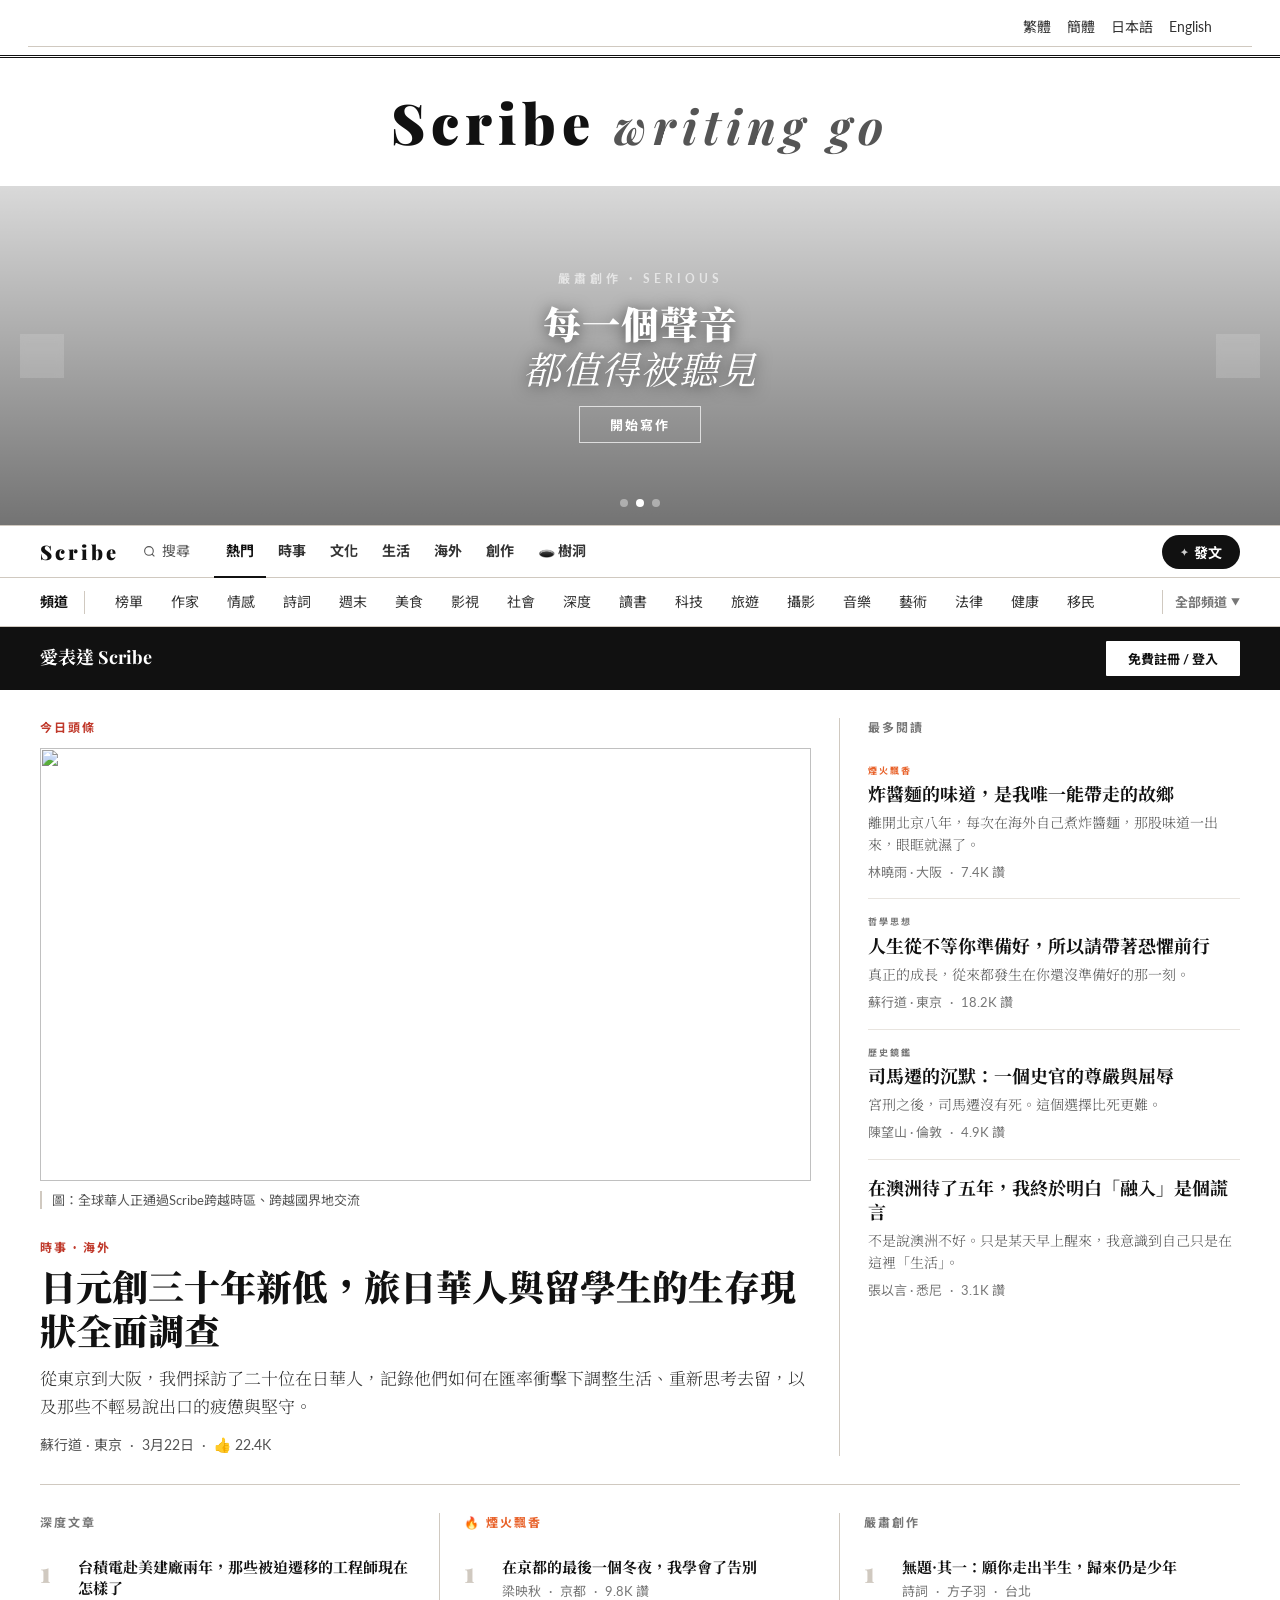
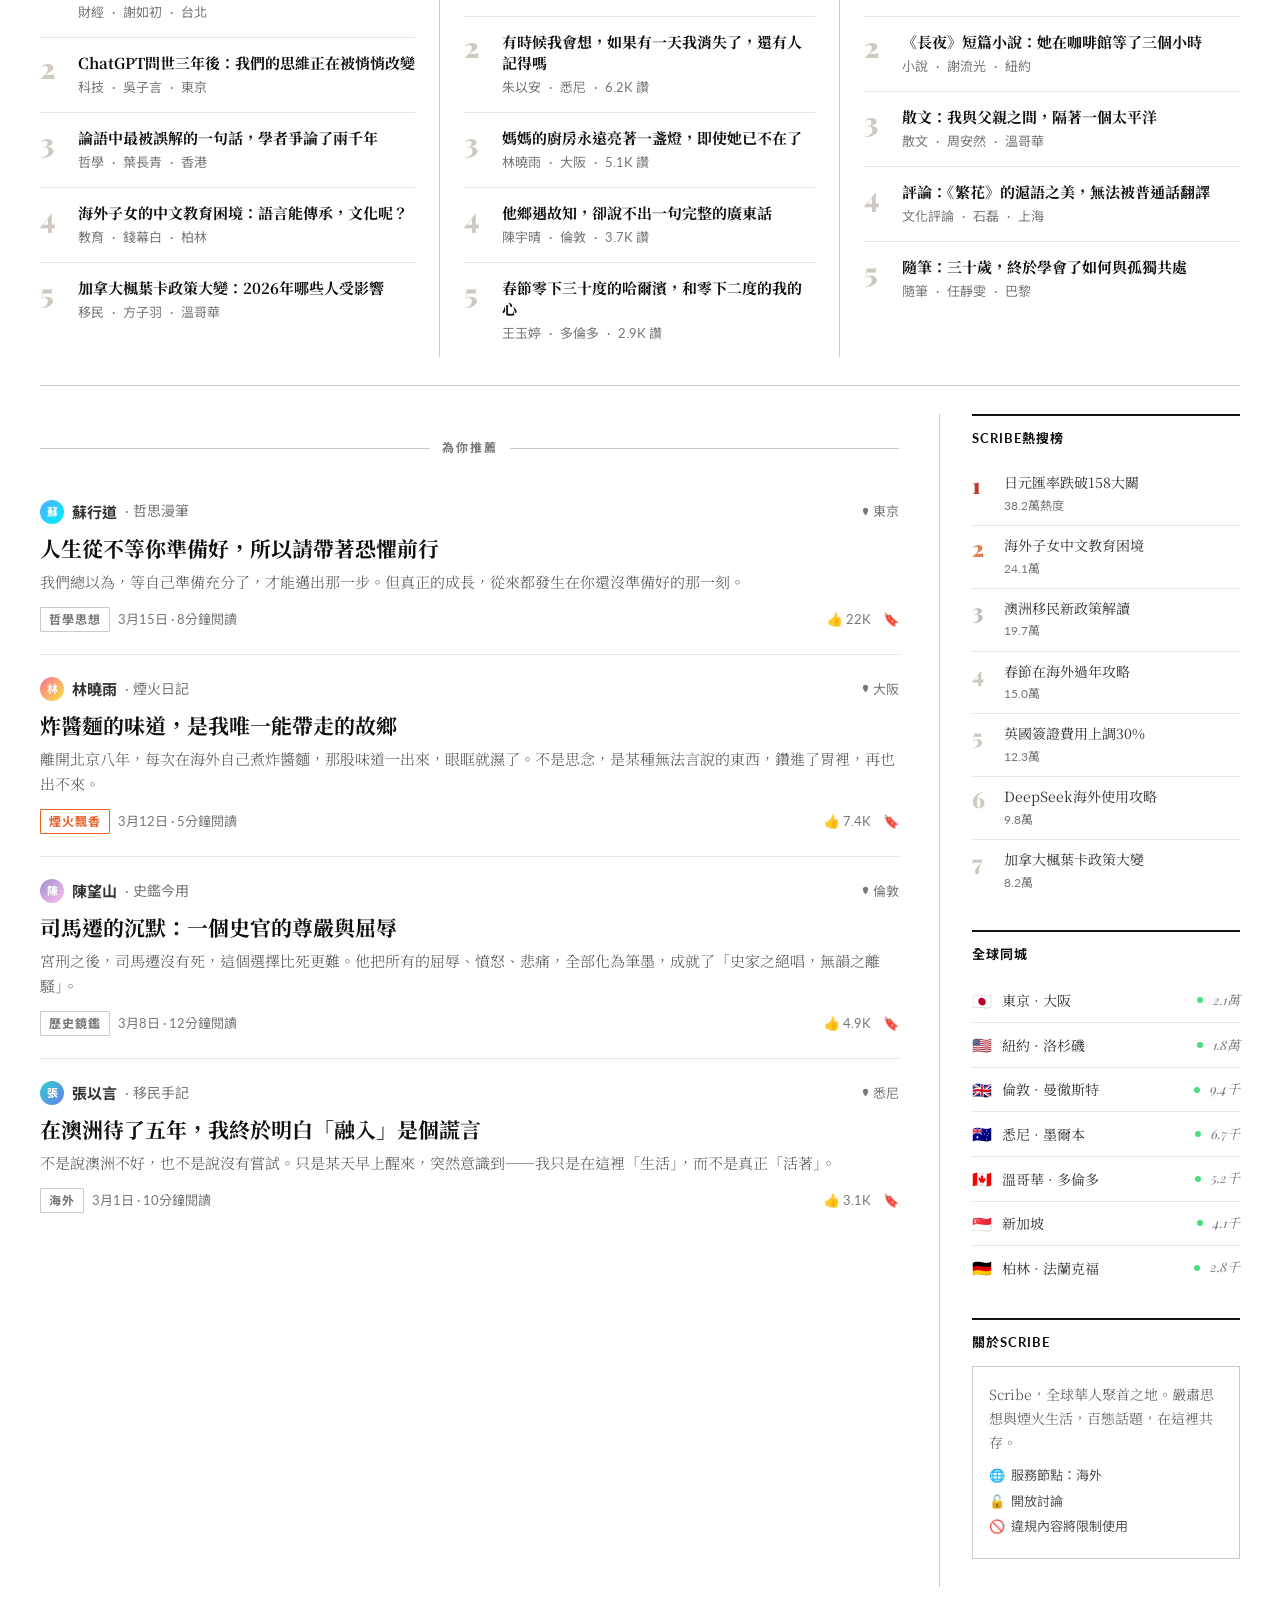
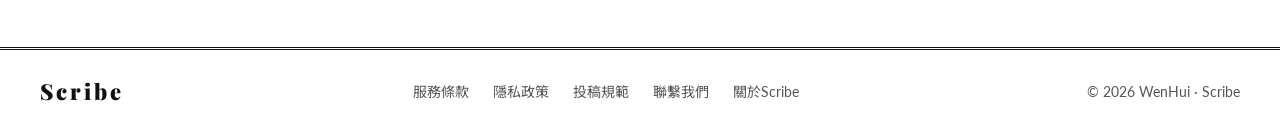
==== src/main/resources/static/index.html @ b2ae6a40 "“更新”" ====
<!DOCTYPE html>
<html lang="zh-Hant">
<head>
    <meta charset="UTF-8">
    <meta name="viewport" content="width=device-width, initial-scale=1.0">
    <title>Scribe Writing go</title>
    <link rel="preconnect" href="https://fonts.googleapis.com" crossorigin>
    <link rel="preload" as="style"
          href="https://fonts.googleapis.com/css2?family=Playfair+Display:ital,wght@0,700;0,900;1,400;1,700&family=Lato:wght@300;400;700&family=Noto+Serif+TC:wght@300;400;500;700&family=Noto+Sans+TC:wght@300;400;500&display=swap"
          onload="this.onload=null;this.rel='stylesheet'">
    <noscript>
        <link href="https://fonts.googleapis.com/css2?family=Playfair+Display:ital,wght@0,700;0,900;1,400;1,700&family=Lato:wght@300;400;700&family=Noto+Serif+TC:wght@300;400;500;700&family=Noto+Sans+TC:wght@300;400;500&display=swap"
              rel="stylesheet">
    </noscript>
    <link rel="stylesheet" href="css/index.css?v=6">
</head>
<body>

<!-- MASTHEAD -->
<div class="masthead">
    <div class="top-strip">
        <div class="top-strip-right">
            <span>繁體</span><span>簡體</span><span>日本語</span><span>English</span>
        </div>
    </div>
</div>
<a class="masthead-logo" href="#">Scribe <span>writing go</span></a>

<!-- BANNER SLIDER -->
<section class="banner-section">
    <div class="banner-slider" id="bannerSlider">
        <div class="banner-slide active" style="background-image:url('https://images.unsplash.com/photo-1477959858617-67f85cf4f1df?w=1400&q=80')">
            <div class="banner-overlay"></div>
            <div class="banner-copy">
                <span class="globe-label">全球即時 · Live</span>
                <div class="globe-headline">讓自己發現世界<br><em>讓世界發現自己</em></div>
                <button class="globe-cta" onclick="openLoginModal()">立即加入Scribe</button>
            </div>
        </div>
        <div class="banner-slide" style="background-image:url('https://images.unsplash.com/photo-1493976040374-85c8e12f0c0e?w=1400&q=80')">
            <div class="banner-overlay"></div>
            <div class="banner-copy">
                <span class="globe-label">嚴肅創作 · Serious</span>
                <div class="globe-headline">每一個聲音<br><em>都值得被聽見</em></div>
                <button class="globe-cta" onclick="openLoginModal()">開始寫作</button>
            </div>
        </div>
        <div class="banner-slide" style="background-image:url('https://images.unsplash.com/photo-1536098561742-ca998e48cbcc?w=1400&q=80')">
            <div class="banner-overlay"></div>
            <div class="banner-copy">
                <span class="globe-label">煙火飄香 · Life</span>
                <div class="globe-headline">記錄生活的溫度<br><em>連結他鄉的你</em></div>
                <button class="globe-cta" onclick="openLoginModal()">探索文章</button>
            </div>
        </div>
    </div>
    <div class="banner-dots">
        <div class="banner-dot active" onclick="goSlide(0)"></div>
        <div class="banner-dot" onclick="goSlide(1)"></div>
        <div class="banner-dot" onclick="goSlide(2)"></div>
    </div>
    <button class="banner-arrow left" onclick="prevSlide()">‹</button>
    <button class="banner-arrow right" onclick="nextSlide()">›</button>
</section>

<!-- NAV BAR -->
<nav class="nav-bar">
    <div class="nav-logo-mini">Scribe</div>
    <div class="nav-search" onclick="toggleSearch()">
        <svg width="13" height="13" fill="none" stroke="currentColor" stroke-width="2" viewBox="0 0 24 24">
            <circle cx="11" cy="11" r="8"/>
            <path d="m21 21-4.35-4.35"/>
        </svg>
        <span>搜尋</span>
    </div>
    <div class="nav-topics">
        <div class="nav-topic active" onclick="filterByTopic('熱門',this)">熱門</div>
        <div class="nav-topic" onclick="goCategory('時事')">時事</div>
        <div class="nav-topic" onclick="goCategory('文化')">文化</div>
        <div class="nav-topic" onclick="goCategory('生活')">生活</div>
        <div class="nav-topic" onclick="goCategory('海外')">海外</div>
        <div class="nav-topic" onclick="goCategory('創作')">創作</div>
        <div class="nav-topic treeholl" onclick="window.location.href='treeholl.html'">🕳️ 樹洞</div>
    </div>
    <div class="nav-right" id="navRight">
        <div id="stateGuest" style="display:flex;align-items:center;gap:12px;">
            <button class="nav-btn-fill" onclick="openLoginModal()">發文</button>
        </div>
        <div id="stateUser" style="display:none;align-items:center;gap:12px;">
            <button class="nav-btn-fill" onclick="window.location.href='write.html'">發文</button>
            <div class="nav-divider"></div>
            <div class="user-avatar" id="userAvatar" onclick="toggleUserMenu()">文</div>
        </div>
    </div>
</nav>

<!-- TOPIC STRIP -->
<div class="topic-strip">
    <div class="topic-strip-bar">
        <div class="ts-label">頻道</div>
        <div class="ts-tags" id="tsTags">
            <div class="ts-tag">榜單</div><div class="ts-tag">作家</div><div class="ts-tag">情感</div>
            <div class="ts-tag">詩詞</div><div class="ts-tag">週末</div><div class="ts-tag">美食</div>
            <div class="ts-tag">影視</div><div class="ts-tag">社會</div><div class="ts-tag">深度</div>
            <div class="ts-tag">讀書</div><div class="ts-tag">科技</div><div class="ts-tag">旅遊</div>
            <div class="ts-tag">攝影</div><div class="ts-tag">音樂</div><div class="ts-tag">藝術</div>
            <div class="ts-tag">法律</div><div class="ts-tag">健康</div><div class="ts-tag">移民</div>
        </div>
        <div class="ts-expand" id="tsExpandBtn" onclick="toggleTsPanel()">
            全部頻道 <span class="arr">▼</span>
        </div>
    </div>
    <div class="ts-panel" id="tsPanel">
        <div class="ts-panel-row">
            <div class="ts-panel-col" style="min-width:180px">
                <div class="ts-panel-col-title">我的頻道</div>
                <div class="ts-panel-tags">
                    <div class="ts-panel-tag on">🔥 熱門</div><div class="ts-panel-tag on">同城</div>
                    <div class="ts-panel-tag on">煙火飄香</div><div class="ts-panel-tag on">榜單</div>
                    <div class="ts-panel-tag on">哲學</div><div class="ts-panel-tag on">歷史</div>
                    <div class="ts-panel-tag on">移民</div>
                </div>
            </div>
            <div class="ts-panel-col" style="min-width:220px">
                <div class="ts-panel-col-title">時事 · 社會</div>
                <div class="ts-panel-tags">
                    <div class="ts-panel-tag">即時</div><div class="ts-panel-tag">熱搜</div>
                    <div class="ts-panel-tag">國際</div><div class="ts-panel-tag">財經</div>
                    <div class="ts-panel-tag">股市</div><div class="ts-panel-tag">軍事</div>
                    <div class="ts-panel-tag">政務</div><div class="ts-panel-tag">法律</div>
                    <div class="ts-panel-tag">教育</div>
                </div>
            </div>
            <div class="ts-panel-col" style="min-width:200px">
                <div class="ts-panel-col-title">娛樂 · 影視</div>
                <div class="ts-panel-tags">
                    <div class="ts-panel-tag">明星</div><div class="ts-panel-tag">電影</div>
                    <div class="ts-panel-tag">電視劇</div><div class="ts-panel-tag">短劇</div>
                    <div class="ts-panel-tag">綜藝</div><div class="ts-panel-tag">動漫</div>
                    <div class="ts-panel-tag">音樂</div>
                </div>
            </div>
            <div class="ts-panel-col" style="min-width:220px">
                <div class="ts-panel-col-title">生活 · 美食</div>
                <div class="ts-panel-tags">
                    <div class="ts-panel-tag">美食</div><div class="ts-panel-tag">美妝</div>
                    <div class="ts-panel-tag">時尚</div><div class="ts-panel-tag">家居</div>
                    <div class="ts-panel-tag">健康</div><div class="ts-panel-tag">旅遊</div>
                    <div class="ts-panel-tag">攝影</div><div class="ts-panel-tag">婚戀</div>
                    <div class="ts-panel-tag">育兒</div>
                </div>
            </div>
            <div class="ts-panel-col" style="min-width:200px">
                <div class="ts-panel-col-title">知識 · 深度</div>
                <div class="ts-panel-tags">
                    <div class="ts-panel-tag">深度</div><div class="ts-panel-tag">讀書</div>
                    <div class="ts-panel-tag">科技</div><div class="ts-panel-tag">科普</div>
                    <div class="ts-panel-tag">藝術</div><div class="ts-panel-tag">設計</div>
                    <div class="ts-panel-tag">詩詞</div><div class="ts-panel-tag">嚴肅創作</div>
                </div>
            </div>
        </div>
        <div class="ts-panel-footer">
            <span>登入後可自定義頻道順序與推薦偏好</span>
            <button class="ts-panel-footer-btn">＋ 管理頻道</button>
        </div>
    </div>
</div>

<!-- REGISTER BAND -->
<div class="register-band">
    <div>
        <div class="register-band-title">愛表達 Scribe</div>
        <div class="register-band-text"></div>
    </div>
    <div class="register-band-actions">
        <button class="btn-reg-wh" onclick="openLoginModal()">免費註冊 / 登入</button>
    </div>
</div>

<!-- MAIN PAGE -->
<div class="page">
    <div class="grid-a">
        <div class="grid-a-lead">
            <span class="sec-label red">今日頭條</span>
            <div class="art-lead">
                <div class="art-thumb" style="background:none;padding:0;overflow:hidden;">
                    <img src="https://images.unsplash.com/photo-1493976040374-85c8e12f0c0e?w=800&q=80"
                         style="width:100%;height:100%;object-fit:cover;display:block;">
                </div>
                <div class="art-caption">圖：全球華人正通過Scribe跨越時區、跨越國界地交流</div>
                <br>
                <span class="art-kicker">時事 · 海外</span>
                <div class="art-title">日元創三十年新低，旅日華人與留學生的生存現狀全面調查</div>
                <div class="art-dek">從東京到大阪，我們採訪了二十位在日華人，記錄他們如何在匯率衝擊下調整生活、重新思考去留，以及那些不輕易說出口的疲憊與堅守。</div>
                <div class="art-byline"><span>蘇行道 · 東京</span><span>·</span><span>3月22日</span><span>·</span><span>👍 22.4K</span></div>
            </div>
        </div>
        <div class="grid-a-stack">
            <span class="sec-label">最多閱讀</span>
            <div class="art-mid">
                <span class="sec-label fire" style="font-size:9px;margin-bottom:4px;">煙火飄香</span>
                <div class="art-title">炸醬麵的味道，是我唯一能帶走的故鄉</div>
                <div class="art-dek">離開北京八年，每次在海外自己煮炸醬麵，那股味道一出來，眼眶就濕了。</div>
                <div class="art-meta"><span>林曉雨 · 大阪</span><span>·</span><span>7.4K 讚</span></div>
            </div>
            <div class="art-mid">
                <span class="sec-label" style="font-size:9px;margin-bottom:4px;">哲學思想</span>
                <div class="art-title">人生從不等你準備好，所以請帶著恐懼前行</div>
                <div class="art-dek">真正的成長，從來都發生在你還沒準備好的那一刻。</div>
                <div class="art-meta"><span>蘇行道 · 東京</span><span>·</span><span>18.2K 讚</span></div>
            </div>
            <div class="art-mid">
                <span class="sec-label" style="font-size:9px;margin-bottom:4px;">歷史鏡鑑</span>
                <div class="art-title">司馬遷的沉默：一個史官的尊嚴與屈辱</div>
                <div class="art-dek">宮刑之後，司馬遷沒有死。這個選擇比死更難。</div>
                <div class="art-meta"><span>陳望山 · 倫敦</span><span>·</span><span>4.9K 讚</span></div>
            </div>
            <div class="art-mid">
                <div class="art-title">在澳洲待了五年，我終於明白「融入」是個謊言</div>
                <div class="art-dek">不是說澳洲不好。只是某天早上醒來，我意識到自己只是在這裡「生活」。</div>
                <div class="art-meta"><span>張以言 · 悉尼</span><span>·</span><span>3.1K 讚</span></div>
            </div>
        </div>
    </div>

    <div class="grid-b">
        <div>
            <span class="sec-label">深度文章</span>
            <div class="art-sm"><div class="art-sm-num">1</div><div class="art-sm-body"><div class="art-title">台積電赴美建廠兩年，那些被迫遷移的工程師現在怎樣了</div><div class="art-meta"><span>財經</span><span>·</span><span>謝如初</span><span>·</span><span>台北</span></div></div></div>
            <div class="art-sm"><div class="art-sm-num">2</div><div class="art-sm-body"><div class="art-title">ChatGPT問世三年後：我們的思維正在被悄悄改變</div><div class="art-meta"><span>科技</span><span>·</span><span>吳子言</span><span>·</span><span>東京</span></div></div></div>
            <div class="art-sm"><div class="art-sm-num">3</div><div class="art-sm-body"><div class="art-title">論語中最被誤解的一句話，學者爭論了兩千年</div><div class="art-meta"><span>哲學</span><span>·</span><span>葉長青</span><span>·</span><span>香港</span></div></div></div>
            <div class="art-sm"><div class="art-sm-num">4</div><div class="art-sm-body"><div class="art-title">海外子女的中文教育困境：語言能傳承，文化呢？</div><div class="art-meta"><span>教育</span><span>·</span><span>錢幕白</span><span>·</span><span>柏林</span></div></div></div>
            <div class="art-sm"><div class="art-sm-num">5</div><div class="art-sm-body"><div class="art-title">加拿大楓葉卡政策大變：2026年哪些人受影響</div><div class="art-meta"><span>移民</span><span>·</span><span>方子羽</span><span>·</span><span>溫哥華</span></div></div></div>
        </div>
        <div>
            <span class="sec-label fire">🔥 煙火飄香</span>
            <div class="art-sm"><div class="art-sm-num">1</div><div class="art-sm-body"><div class="art-title">在京都的最後一個冬夜，我學會了告別</div><div class="art-meta"><span>梁映秋</span><span>·</span><span>京都</span><span>·</span><span>9.8K 讚</span></div></div></div>
            <div class="art-sm"><div class="art-sm-num">2</div><div class="art-sm-body"><div class="art-title">有時候我會想，如果有一天我消失了，還有人記得嗎</div><div class="art-meta"><span>朱以安</span><span>·</span><span>悉尼</span><span>·</span><span>6.2K 讚</span></div></div></div>
            <div class="art-sm"><div class="art-sm-num">3</div><div class="art-sm-body"><div class="art-title">媽媽的廚房永遠亮著一盞燈，即使她已不在了</div><div class="art-meta"><span>林曉雨</span><span>·</span><span>大阪</span><span>·</span><span>5.1K 讚</span></div></div></div>
            <div class="art-sm"><div class="art-sm-num">4</div><div class="art-sm-body"><div class="art-title">他鄉遇故知，卻說不出一句完整的廣東話</div><div class="art-meta"><span>陳宇晴</span><span>·</span><span>倫敦</span><span>·</span><span>3.7K 讚</span></div></div></div>
            <div class="art-sm"><div class="art-sm-num">5</div><div class="art-sm-body"><div class="art-title">春節零下三十度的哈爾濱，和零下二度的我的心</div><div class="art-meta"><span>王玉婷</span><span>·</span><span>多倫多</span><span>·</span><span>2.9K 讚</span></div></div></div>
        </div>
        <div>
            <span class="sec-label">嚴肅創作</span>
            <div class="art-sm"><div class="art-sm-num">1</div><div class="art-sm-body"><div class="art-title">無題·其一：願你走出半生，歸來仍是少年</div><div class="art-meta"><span>詩詞</span><span>·</span><span>方子羽</span><span>·</span><span>台北</span></div></div></div>
            <div class="art-sm"><div class="art-sm-num">2</div><div class="art-sm-body"><div class="art-title">《長夜》短篇小說：她在咖啡館等了三個小時</div><div class="art-meta"><span>小說</span><span>·</span><span>謝流光</span><span>·</span><span>紐約</span></div></div></div>
            <div class="art-sm"><div class="art-sm-num">3</div><div class="art-sm-body"><div class="art-title">散文：我與父親之間，隔著一個太平洋</div><div class="art-meta"><span>散文</span><span>·</span><span>周安然</span><span>·</span><span>溫哥華</span></div></div></div>
            <div class="art-sm"><div class="art-sm-num">4</div><div class="art-sm-body"><div class="art-title">評論：《繁花》的滬語之美，無法被普通話翻譯</div><div class="art-meta"><span>文化評論</span><span>·</span><span>石磊</span><span>·</span><span>上海</span></div></div></div>
            <div class="art-sm"><div class="art-sm-num">5</div><div class="art-sm-body"><div class="art-title">隨筆：三十歲，終於學會了如何與孤獨共處</div><div class="art-meta"><span>隨筆</span><span>·</span><span>任靜雯</span><span>·</span><span>巴黎</span></div></div></div>
        </div>
    </div>

    <div class="grid-c">
        <div class="grid-c-main">
            <div class="divider-label"><span class="divider-label-text">為你推薦</span></div>
            <div class="art-text">
                <div class="art-text-top">
                    <div class="art-text-avatar" style="background:linear-gradient(135deg,#4facfe,#00f2fe)">蘇</div>
                    <span class="art-text-author">蘇行道</span><span class="art-text-pub">· 哲思漫筆</span>
                    <span class="art-text-loc"><svg width="9" height="9" fill="currentColor" viewBox="0 0 24 24"><path d="M12 2C8.13 2 5 5.13 5 9c0 5.25 7 13 7 13s7-7.75 7-13c0-3.87-3.13-7-7-7z"/></svg>東京</span>
                </div>
                <div class="art-title">人生從不等你準備好，所以請帶著恐懼前行</div>
                <div class="art-dek">我們總以為，等自己準備充分了，才能邁出那一步。但真正的成長，從來都發生在你還沒準備好的那一刻。</div>
                <div class="art-text-footer"><span class="art-text-cat">哲學思想</span><span class="art-text-date">3月15日 · 8分鐘閱讀</span><div class="art-text-stats"><span class="art-text-stat">👍 22K</span><span class="art-text-stat">🔖</span></div></div>
            </div>
            <div class="art-text">
                <div class="art-text-top">
                    <div class="art-text-avatar" style="background:linear-gradient(135deg,#fa709a,#fee140)">林</div>
                    <span class="art-text-author">林曉雨</span><span class="art-text-pub">· 煙火日記</span>
                    <span class="art-text-loc"><svg width="9" height="9" fill="currentColor" viewBox="0 0 24 24"><path d="M12 2C8.13 2 5 5.13 5 9c0 5.25 7 13 7 13s7-7.75 7-13c0-3.87-3.13-7-7-7z"/></svg>大阪</span>
                </div>
                <div class="art-title">炸醬麵的味道，是我唯一能帶走的故鄉</div>
                <div class="art-dek">離開北京八年，每次在海外自己煮炸醬麵，那股味道一出來，眼眶就濕了。不是思念，是某種無法言說的東西，鑽進了胃裡，再也出不來。</div>
                <div class="art-text-footer"><span class="art-text-cat fire">煙火飄香</span><span class="art-text-date">3月12日 · 5分鐘閱讀</span><div class="art-text-stats"><span class="art-text-stat">👍 7.4K</span><span class="art-text-stat">🔖</span></div></div>
            </div>
            <div class="art-text">
                <div class="art-text-top">
                    <div class="art-text-avatar" style="background:linear-gradient(135deg,#a18cd1,#fbc2eb)">陳</div>
                    <span class="art-text-author">陳望山</span><span class="art-text-pub">· 史鑑今用</span>
                    <span class="art-text-loc"><svg width="9" height="9" fill="currentColor" viewBox="0 0 24 24"><path d="M12 2C8.13 2 5 5.13 5 9c0 5.25 7 13 7 13s7-7.75 7-13c0-3.87-3.13-7-7-7z"/></svg>倫敦</span>
                </div>
                <div class="art-title">司馬遷的沉默：一個史官的尊嚴與屈辱</div>
                <div class="art-dek">宮刑之後，司馬遷沒有死，這個選擇比死更難。他把所有的屈辱、憤怒、悲痛，全部化為筆墨，成就了「史家之絕唱，無韻之離騷」。</div>
                <div class="art-text-footer"><span class="art-text-cat">歷史鏡鑑</span><span class="art-text-date">3月8日 · 12分鐘閱讀</span><div class="art-text-stats"><span class="art-text-stat">👍 4.9K</span><span class="art-text-stat">🔖</span></div></div>
            </div>
            <div class="art-text">
                <div class="art-text-top">
                    <div class="art-text-avatar" style="background:linear-gradient(135deg,#30cfd0,#667eea)">張</div>
                    <span class="art-text-author">張以言</span><span class="art-text-pub">· 移民手記</span>
                    <span class="art-text-loc"><svg width="9" height="9" fill="currentColor" viewBox="0 0 24 24"><path d="M12 2C8.13 2 5 5.13 5 9c0 5.25 7 13 7 13s7-7.75 7-13c0-3.87-3.13-7-7-7z"/></svg>悉尼</span>
                </div>
                <div class="art-title">在澳洲待了五年，我終於明白「融入」是個謊言</div>
                <div class="art-dek">不是說澳洲不好，也不是說沒有嘗試。只是某天早上醒來，突然意識到——我只是在這裡「生活」，而不是真正「活著」。</div>
                <div class="art-text-footer"><span class="art-text-cat">海外</span><span class="art-text-date">3月1日 · 10分鐘閱讀</span><div class="art-text-stats"><span class="art-text-stat">👍 3.1K</span><span class="art-text-stat">🔖</span></div></div>
            </div>
        </div>
        <div class="grid-c-side">
            <div class="side-section">
                <hr class="side-rule">
                <div class="side-title">Scribe熱搜榜</div>
                <div class="hot-list-item"><div class="hot-list-num r1">1</div><div><div class="hot-list-text">日元匯率跌破158大關</div><div class="hot-list-heat">38.2萬熱度</div></div></div>
                <div class="hot-list-item"><div class="hot-list-num r2">2</div><div><div class="hot-list-text">海外子女中文教育困境</div><div class="hot-list-heat">24.1萬</div></div></div>
                <div class="hot-list-item"><div class="hot-list-num r3">3</div><div><div class="hot-list-text">澳洲移民新政策解讀</div><div class="hot-list-heat">19.7萬</div></div></div>
                <div class="hot-list-item"><div class="hot-list-num">4</div><div><div class="hot-list-text">春節在海外過年攻略</div><div class="hot-list-heat">15.0萬</div></div></div>
                <div class="hot-list-item"><div class="hot-list-num">5</div><div><div class="hot-list-text">英國簽證費用上調30%</div><div class="hot-list-heat">12.3萬</div></div></div>
                <div class="hot-list-item"><div class="hot-list-num">6</div><div><div class="hot-list-text">DeepSeek海外使用攻略</div><div class="hot-list-heat">9.8萬</div></div></div>
                <div class="hot-list-item"><div class="hot-list-num">7</div><div><div class="hot-list-text">加拿大楓葉卡政策大變</div><div class="hot-list-heat">8.2萬</div></div></div>
            </div>
            <div class="side-section">
                <hr class="side-rule">
                <div class="side-title">全球同城</div>
                <div class="world-items">
                    <div class="world-item"><span class="world-item-flag">🇯🇵</span><span class="world-item-name">東京 · 大阪</span><div class="world-item-dot"></div><span class="world-item-count">2.1萬</span></div>
                    <div class="world-item"><span class="world-item-flag">🇺🇸</span><span class="world-item-name">紐約 · 洛杉磯</span><div class="world-item-dot"></div><span class="world-item-count">1.8萬</span></div>
                    <div class="world-item"><span class="world-item-flag">🇬🇧</span><span class="world-item-name">倫敦 · 曼徹斯特</span><div class="world-item-dot"></div><span class="world-item-count">9.4千</span></div>
                    <div class="world-item"><span class="world-item-flag">🇦🇺</span><span class="world-item-name">悉尼 · 墨爾本</span><div class="world-item-dot"></div><span class="world-item-count">6.7千</span></div>
                    <div class="world-item"><span class="world-item-flag">🇨🇦</span><span class="world-item-name">溫哥華 · 多倫多</span><div class="world-item-dot"></div><span class="world-item-count">5.2千</span></div>
                    <div class="world-item"><span class="world-item-flag">🇸🇬</span><span class="world-item-name">新加坡</span><div class="world-item-dot"></div><span class="world-item-count">4.1千</span></div>
                    <div class="world-item"><span class="world-item-flag">🇩🇪</span><span class="world-item-name">柏林 · 法蘭克福</span><div class="world-item-dot"></div><span class="world-item-count">2.8千</span></div>
                </div>
            </div>
            <div class="side-section">
                <hr class="side-rule">
                <div class="side-title">關於Scribe</div>
                <div class="about-box">
                    <p>Scribe，全球華人聚首之地。嚴肅思想與煙火生活，百態話題，在這裡共存。</p>
                    <div class="about-badge"><span>🌐</span><span>服務節點：海外</span></div>
                    <div class="about-badge"><span>🔓</span><span>開放討論</span></div>
                    <div class="about-badge"><span>🚫</span><span>違規內容將限制使用</span></div>
                </div>
            </div>
        </div>
    </div>
</div>

<!-- FOOTER -->
<div class="footer">
    <div class="footer-logo">Scribe</div>
    <div class="footer-links">
        <span class="footer-link">服務條款</span>
        <span class="footer-link">隱私政策</span>
        <span class="footer-link">投稿規範</span>
        <span class="footer-link">聯繫我們</span>
        <span class="footer-link">關於Scribe</span>
    </div>
    <div class="footer-copy">© 2026 WenHui · Scribe</div>
</div>

<!-- ============================================================
     Medium风格下拉菜单 — fixed定位，JS控制位置
     ============================================================ -->

<!-- 搜索弹窗 -->
<div id="searchOverlay" style="display:none;position:fixed;inset:0;z-index:1500;background:rgba(255,255,255,0.98);overflow-y:auto;">
    <div style="max-width:740px;margin:0 auto;padding:40px 40px 80px;">
        <div style="display:flex;align-items:center;gap:12px;border-bottom:2px solid var(--ink);padding-bottom:16px;margin-bottom:28px;">
            <svg width="18" height="18" fill="none" stroke="currentColor" stroke-width="2" viewBox="0 0 24 24"><circle cx="11" cy="11" r="8"/><path d="m21 21-4.35-4.35"/></svg>
            <input id="searchInput" type="text" placeholder="搜尋文章標題或內容…"
                   style="flex:1;border:none;outline:none;font-size:20px;font-family:var(--sans);background:none;"
                   onkeydown="if(event.key==='Enter')doSearch()">
            <button onclick="doSearch()" style="background:var(--ink);color:white;border:none;padding:8px 20px;font-size:14px;font-weight:700;border-radius:2px;cursor:pointer;flex-shrink:0;">搜尋</button>
            <button onclick="closeSearch()" style="background:none;border:none;font-size:28px;color:var(--ink4);cursor:pointer;line-height:1;">×</button>
        </div>
        <div id="searchResultList"></div>
    </div>
</div>

<!-- LOGIN MODAL -->
<div class="modal-overlay" id="loginModal" onclick="closeOnOverlay(event,'loginModal')">
    <div class="modal-box">
        <button class="modal-close" onclick="closeLoginModal()">×</button>
        <div class="modal-logo">Scribe</div>
        <div class="modal-tagline">全球華人 · 共同的聲音之地</div>
        <div class="modal-tabs">
            <div class="modal-tab active" id="tabLogin" onclick="switchTab('login')">郵件登入</div>
            <div class="modal-tab" id="tabReg" onclick="switchTab('register')">免費註冊</div>
        </div>
        <div class="modal-form" id="formLogin">
            <div class="form-field"><label class="form-label">電子郵件</label><input class="form-input" id="loginEmail" type="email" placeholder="your@email.com"></div>
            <div class="form-field"><label class="form-label">密碼</label><input class="form-input" id="loginPwd" type="password" placeholder="••••••••"></div>
            <div class="form-error" id="loginError"></div>
            <button class="btn-submit" id="btnLogin" onclick="doLogin()">登入Scribe</button>
            <div class="modal-footer-note">沒有帳號？<span style="color:var(--ink);font-weight:700;text-decoration:underline;cursor:pointer;" onclick="switchTab('register')">免費註冊</span></div>
            <div class="modal-footer-note" style="margin-top:4px;">忘記密碼？<span style="color:var(--ink);text-decoration:underline;cursor:pointer;" onclick="showForgotPwd()">重設密碼</span></div>
        </div>
        <div class="modal-form hidden" id="formReg">
            <div class="form-field"><label class="form-label">你的名字</label><input class="form-input" id="regName" type="text" placeholder="顯示在文章上的名字"></div>
            <div class="form-field"><label class="form-label">電子郵件</label><input class="form-input" id="regEmail" type="email" placeholder="your@email.com"></div>
            <div class="form-field"><label class="form-label">密碼</label><input class="form-input" id="regPwd" type="password" placeholder="至少8位數"></div>
            <div class="form-error" id="regError"></div>
            <button class="btn-submit" id="btnReg" onclick="doRegister()">建立帳號</button>
            <div class="modal-footer-note">已有帳號？<span style="color:var(--ink);font-weight:700;text-decoration:underline;cursor:pointer;" onclick="switchTab('login')">立即登入</span></div>
        </div>
        <div class="modal-form hidden" id="formForgot">
            <div class="form-field"><label class="form-label">電子郵件</label><input class="form-input" id="forgotEmail" type="email" placeholder="your@email.com"></div>
            <div class="form-error" id="forgotError"></div>
            <div class="form-error" id="forgotSuccess" style="color:#27ae60;"></div>
            <button class="btn-submit" id="btnForgot" onclick="doForgotPwd()">發送重設連結</button>
            <div class="modal-footer-note"><span style="color:var(--ink);text-decoration:underline;cursor:pointer;" onclick="switchTab('login')">← 返回登入</span></div>
        </div>
    </div>
</div>

<!-- WELCOME NOTICE MODAL -->
<div class="notice-overlay" id="noticeModal">
    <div class="notice-box">
        <div class="notice-header">
            <div class="notice-header-top">
                <span class="notice-header-logo">Scribe</span>
                <span class="notice-header-tag">致每一位新成員</span>
            </div>
            <div class="notice-header-title">歡迎來到Scribe<br>在這裡，你的聲音屬於你自己</div>
            <div class="notice-header-sub">加入前，請用兩分鐘了解Scribe的核心理念</div>
        </div>
        <div class="notice-body">
            <div class="notice-item">
                <div class="notice-item-icon">👍</div>
                <div class="notice-item-content">
                    <div class="notice-item-title">只有點讚，沒有評論</div>
                    <div class="notice-item-desc">Scribe的所有文章只開放點讚功能，不設評論區。我們相信，每個人的思考與感悟應當保持獨立，不被他人的言論左右。</div>
                </div>
            </div>
            <div class="notice-item">
                <div class="notice-item-icon">🌍</div>
                <div class="notice-item-content">
                    <div class="notice-item-title">自由發表，以法律為底線</div>
                    <div class="notice-item-desc">我們支持言論自由。但自由不是無邊界的——請在遵守所在地法律法規的前提下發文，任何煽動仇恨、違法的內容將被即時移除。</div>
                </div>
            </div>
            <div class="notice-item">
                <div class="notice-item-icon">🤝</div>
                <div class="notice-item-content">
                    <div class="notice-item-title">世界公民，懂得尊重他人</div>
                    <div class="notice-item-desc">Scribe匯聚了來自47個國家和地區的華人。請以世界公民的胸懷，尊重與你不同的聲音。人身攻擊將永久封禁帳號。</div>
                </div>
            </div>
        </div>
        <div class="notice-footer">
            <label class="notice-agree">
                <input type="checkbox" id="noticeCheck" onchange="toggleNoticeBtn()">
                <span class="notice-agree-text">我已閱讀並理解以上內容，承諾遵守Scribe社區規範，以負責任的態度在Scribe發聲。</span>
            </label>
            <button class="btn-notice-confirm" id="btnNoticeConfirm" disabled onclick="confirmNotice()">
                我明白了，開始探索Scribe →
            </button>
        </div>
    </div>
</div>

<script src="js/index.js?v=6"></script>
<script src="js/common.js"></script>

</body>
</html>
---- src/main/resources/static/css/index.css ----
/* ================================================================
 *  WenHui Stylesheet  v6
 * ================================================================ */

*, *::before, *::after { margin:0; padding:0; box-sizing:border-box; }

:root {
    --ink:      #111111;
    --ink2:     #333333;
    --ink3:     #555555;
    --ink4:     #777777;
    --rule:     #d0c9c0;
    --rule-lt:  #e8e4df;
    --bg:       #ffffff;
    --bg2:      #f8f6f3;
    --accent:   #c0392b;
    --accent2:  #e8622a;
    --serif:    'Playfair Display', 'Noto Serif TC', 'Songti SC', 'SimSun', Georgia, serif;
    --sans:     'Lato', 'Noto Sans TC', 'PingFang TC', 'Microsoft JhengHei', 'Microsoft YaHei', sans-serif;
    --serif-zh: 'Noto Serif TC', 'Songti SC', 'SimSun', Georgia, serif;
}

html { font-size: 18px; }
body { font-family: var(--sans); background: var(--bg); color: var(--ink); line-height: 1.6; }
a { text-decoration: none; color: inherit; }
button { cursor: pointer; font-family: var(--sans); }

/* TOP STRIP */
.top-strip { border-bottom: 1px solid var(--rule); display: flex; align-items: center; justify-content: flex-end; padding: 8px 40px; font-size: 14px; color: var(--ink2); }
.top-strip-right { display: flex; gap: 16px; font-size: 14px; color: var(--ink2); }
.top-strip-right span { cursor: pointer; }
.top-strip-right span:hover { color: var(--ink); }

/* MASTHEAD */
.masthead { text-align: center; padding: 8px 28px 8px; border-bottom: 3px double var(--ink); position: relative; z-index: 500; }
.masthead-logo { font-family: var(--serif); text-align: center; padding: 36px; font-size: 56px; font-weight: 900; letter-spacing: 6px; color: var(--ink); line-height: 1; display: block; }
.masthead-logo span { font-style: italic; font-weight: 700; font-size: 48px; color: var(--ink3); }

/* NAV BAR */
.nav-bar {
    position: sticky; top: 0; z-index: 200;
    background: rgba(255,255,255,0.97);
    backdrop-filter: blur(8px);
    border-bottom: 1px solid var(--rule);
    display: flex; align-items: center;
    height: 52px; padding: 0 40px; gap: 0;
    overflow: visible;
}
.nav-logo-mini { font-family: var(--serif); font-size: 20px; font-weight: 900; letter-spacing: 3px; color: var(--ink); flex-shrink: 0; margin-right: 24px; }
.nav-search { display: flex; align-items: center; gap: 6px; color: var(--ink3); font-size: 14px; cursor: pointer; padding: 4px 0; transition: color 0.15s; flex-shrink: 0; }
.nav-search:hover { color: var(--ink); }
.nav-topics { display: flex; align-items: center; flex: 1; overflow: hidden; margin: 0 24px; }
.nav-topic { padding: 0 12px; font-size: 14px; color: var(--ink2); white-space: nowrap; cursor: pointer; height: 52px; display: flex; align-items: center; border-bottom: 2px solid transparent; transition: all 0.15s; font-weight: 700; }
.nav-topic:hover { color: var(--ink); border-bottom-color: var(--ink); }
.nav-topic.active { color: var(--ink); border-bottom-color: var(--ink); }
.nav-right { display: flex; align-items: center; gap: 12px; flex-shrink: 0; }
.nav-btn-fill { background: var(--ink); color: white; border: none; border-radius: 20px; padding: 7px 18px; font-size: 14px; font-weight: 700; transition: all 0.2s; display: flex; align-items: center; gap: 6px; }
.nav-btn-fill::before { content: '✦'; font-size: 10px; opacity: 0.8; }
.nav-btn-fill:hover { background: #333; transform: translateY(-1px); box-shadow: 0 4px 12px rgba(0,0,0,0.2); }
.nav-divider { width: 1px; height: 16px; background: var(--rule); }

/* USER AVATAR */
.user-avatar {
    width: 36px; height: 36px; border-radius: 50%;
    background: linear-gradient(135deg, #667eea, #764ba2);
    color: white; display: flex; align-items: center; justify-content: center;
    font-family: var(--serif); font-size: 16px; font-weight: 900;
    cursor: pointer; flex-shrink: 0; transition: all 0.2s;
    box-shadow: 0 2px 8px rgba(102,126,234,0.4); user-select: none;
}
.user-avatar:hover { transform: scale(1.08); box-shadow: 0 4px 16px rgba(102,126,234,0.6); }

/* ================================================================
   MEDIUM风格下拉菜单 — fixed定位，JS计算坐标
   ================================================================ */
.user-dropdown-medium {
    display: none;
    position: fixed;
    width: 260px;
    background: #fff;
    border: 1px solid #e8e4df;
    border-radius: 3px;
    box-shadow: 0 4px 28px rgba(0,0,0,0.14);
    z-index: 9999;
    font-family: var(--sans);
    animation: udmFadeIn 0.15s ease;
}
.user-dropdown-medium.open { display: block; }
@keyframes udmFadeIn { from{opacity:0;transform:translateY(-6px)} to{opacity:1;transform:translateY(0)} }

/* 顶部头像区 */
.udm-header { display: flex; align-items: center; gap: 12px; padding: 18px 20px 14px; }
.udm-avatar {
    width: 46px; height: 46px; border-radius: 50%;
    background: linear-gradient(135deg, #667eea, #764ba2);
    color: white; display: flex; align-items: center; justify-content: center;
    font-size: 20px; font-weight: 900; flex-shrink: 0; font-family: var(--serif);
}
.udm-name { font-size: 15px; font-weight: 700; color: #111; line-height: 1.3; }
.udm-view { font-size: 13px; color: #aaa; margin-top: 2px; cursor: pointer; }
.udm-view:hover { color: #555; text-decoration: underline; }

/* 分隔线 */
.udm-rule { border: none; border-top: 1px solid #f0ece8; margin: 2px 0; }

/* 菜单项 */
.udm-item {
    display: flex; align-items: center; gap: 10px;
    padding: 11px 20px; font-size: 14px; color: #333;
    cursor: pointer; transition: background 0.1s;
}
.udm-item:hover { background: #f8f6f3; }
.udm-item svg { flex-shrink: 0; color: #777; }

/* 登出块 */
.udm-logout-block { padding: 8px 0 4px; }
.udm-item-logout { color: #c0392b; }
.udm-item-logout svg { color: #c0392b; }
.udm-email { font-size: 11px; color: #bbb; padding: 0 20px 8px 45px; line-height: 1.4; }

/* 底部小链接 */
.udm-footer {
    border-top: 1px solid #f0ece8;
    padding: 10px 20px;
    display: flex; gap: 14px; flex-wrap: wrap;
}
.udm-footer span { font-size: 11px; color: #bbb; cursor: pointer; }
.udm-footer span:hover { color: #555; }

/* BANNER SLIDER */
.banner-section { position: relative; height: 340px; overflow: hidden; border-bottom: 1px solid var(--rule); }
.banner-slider { display: flex; height: 100%; }
.banner-slide { min-width: 100%; height: 100%; background-size: cover; background-position: center; position: absolute; inset: 0; display: flex; align-items: center; justify-content: center; transition: opacity 0.6s ease; opacity: 0; }
.banner-slide.active { opacity: 1; }
.banner-overlay { position: absolute; inset: 0; background: linear-gradient(to bottom, rgba(0,0,0,0.15) 0%, rgba(0,0,0,0.55) 100%); }
.banner-copy { position: relative; z-index: 1; text-align: center; display: flex; flex-direction: column; align-items: center; gap: 14px; }
.banner-dots { position: absolute; bottom: 18px; left: 50%; transform: translateX(-50%); display: flex; gap: 8px; z-index: 10; }
.banner-dot { width: 8px; height: 8px; border-radius: 50%; background: rgba(255,255,255,0.4); cursor: pointer; transition: background 0.3s; }
.banner-dot.active { background: white; }
.banner-arrow { position: absolute; top: 50%; transform: translateY(-50%); background: rgba(255,255,255,0.15); border: none; color: white; font-size: 32px; width: 44px; height: 44px; cursor: pointer; z-index: 10; transition: background 0.2s; display: flex; align-items: center; justify-content: center; backdrop-filter: blur(4px); }
.banner-arrow:hover { background: rgba(255,255,255,0.3); }
.banner-arrow.left { left: 20px; }
.banner-arrow.right { right: 20px; }
.globe-label { font-size: 12px; letter-spacing: 4px; text-transform: uppercase; color: rgba(255,255,255,0.6); font-family: var(--sans); font-weight: 700; }
.globe-headline { font-family: var(--serif); font-size: 38px; font-weight: 900; color: white; line-height: 1.18; letter-spacing: 1px; text-shadow: 0 2px 16px rgba(0,0,0,0.6); }
.globe-headline em { font-style: italic; font-weight: 400; }
.globe-cta { background: none; border: 1px solid rgba(255,255,255,0.7); color: white; padding: 8px 30px; font-size: 13px; letter-spacing: 2px; text-transform: uppercase; font-weight: 700; cursor: pointer; transition: all 0.2s; font-family: var(--sans); }
.globe-cta:hover { background: white; color: var(--ink); }

/* TOPIC STRIP */
.topic-strip { border-bottom: 1px solid var(--rule); position: relative; }
.topic-strip-bar { display: flex; align-items: center; padding: 0 40px; height: 48px; overflow: hidden; }
.ts-label { font-size: 14px; font-weight: 700; color: var(--ink); flex-shrink: 0; border-right: 1px solid var(--rule); padding-right: 16px; margin-right: 16px; }
.ts-tags { display: flex; flex: 1; overflow: hidden; }
.ts-tag { padding: 0 14px; font-size: 14px; color: var(--ink2); cursor: pointer; height: 48px; display: flex; align-items: center; white-space: nowrap; transition: color 0.15s; }
.ts-tag:hover { color: var(--ink); }
.ts-expand { font-size: 13px; font-weight: 700; color: var(--ink4); cursor: pointer; padding: 0 0 0 12px; flex-shrink: 0; display: flex; align-items: center; gap: 4px; border-left: 1px solid var(--rule); margin-left: 8px; height: 24px; transition: color 0.15s; user-select: none; }
.ts-expand:hover { color: var(--ink); }
.ts-expand .arr { font-size: 9px; transition: transform 0.2s; }
.ts-expand.open .arr { transform: rotate(180deg); }
.ts-panel { display: none; background: var(--bg); border-top: 1px solid var(--rule-lt); padding: 20px 40px 24px; }
.ts-panel.open { display: block; }
.ts-panel-row { display: flex; gap: 40px; }
.ts-panel-col-title { font-size: 12px; letter-spacing: 1px; text-transform: uppercase; font-weight: 700; color: var(--ink3); margin-bottom: 10px; border-bottom: 1px solid var(--rule-lt); padding-bottom: 6px; }
.ts-panel-tags { display: flex; flex-wrap: wrap; gap: 6px; }
.ts-panel-tag { font-size: 13px; color: var(--ink2); cursor: pointer; padding: 4px 10px; border: 1px solid var(--rule); border-radius: 1px; transition: all 0.12s; }
.ts-panel-tag:hover { border-color: var(--ink); color: var(--ink); }
.ts-panel-tag.on { border-color: var(--ink); background: var(--ink); color: white; }
.ts-panel-footer { margin-top: 18px; padding-top: 12px; border-top: 1px solid var(--rule-lt); display: flex; align-items: center; justify-content: space-between; font-size: 13px; color: var(--ink4); }
.ts-panel-footer-btn { background: none; border: 1px solid var(--rule); padding: 5px 14px; font-size: 12px; font-weight: 700; color: var(--ink3); border-radius: 1px; transition: all 0.15s; }
.ts-panel-footer-btn:hover { border-color: var(--ink); color: var(--ink); }

/* PAGE LAYOUT */
.page { max-width: 1280px; margin: 0 auto; padding: 28px 40px 60px; }
.grid-a { display: grid; grid-template-columns: 1fr 1fr 1fr; border-bottom: 1px solid var(--rule); padding-bottom: 28px; margin-bottom: 28px; }
.grid-a-lead { grid-column: 1 / 3; border-right: 1px solid var(--rule); padding-right: 28px; }
.grid-a-stack { display: flex; flex-direction: column; padding-left: 28px; }
.grid-b { display: grid; grid-template-columns: 1fr 1fr 1fr; border-bottom: 1px solid var(--rule); padding-bottom: 28px; margin-bottom: 28px; }
.grid-b > * { border-right: 1px solid var(--rule); padding-right: 24px; padding-left: 24px; }
.grid-b > *:first-child { padding-left: 0; }
.grid-b > *:last-child { border-right: none; padding-right: 0; }
.grid-c { display: grid; grid-template-columns: 1fr 300px; }
.grid-c-main { border-right: 1px solid var(--rule); padding-right: 40px; }
.grid-c-side { padding-left: 32px; }

/* ARTICLE STYLES */
.sec-label { font-size: 12px; letter-spacing: 2px; text-transform: uppercase; font-weight: 700; color: var(--ink4); margin-bottom: 10px; display: block; }
.sec-label.fire { color: var(--accent2); }
.sec-label.red { color: var(--accent); }
.art-lead .art-kicker { font-size: 12px; letter-spacing: 2px; text-transform: uppercase; font-weight: 700; color: var(--accent); margin-bottom: 8px; display: block; }
.art-lead .art-title { font-family: var(--serif); font-size: 36px; font-weight: 900; line-height: 1.2; color: var(--ink); margin-bottom: 12px; cursor: pointer; transition: color 0.15s; }
.art-lead .art-title:hover { color: var(--accent); }
.art-lead .art-dek { font-size: 17px; color: var(--ink2); line-height: 1.65; margin-bottom: 14px; font-family: var(--serif-zh); font-weight: 300; }
.art-lead .art-byline { font-size: 14px; color: var(--ink3); display: flex; align-items: center; gap: 8px; }
.art-lead .art-thumb { width: 100%; aspect-ratio: 16/9; background: var(--bg2); margin-bottom: 10px; overflow: hidden; }
.art-lead .art-caption { font-size: 13px; color: var(--ink3); line-height: 1.4; border-left: 2px solid var(--rule); padding-left: 10px; }
.art-mid { padding: 16px 0; border-bottom: 1px solid var(--rule-lt); cursor: pointer; }
.art-mid:last-child { border-bottom: none; }
.art-mid .art-title { font-family: var(--serif); font-size: 18px; font-weight: 700; line-height: 1.35; color: var(--ink); margin-bottom: 6px; transition: color 0.15s; }
.art-mid:hover .art-title { color: var(--accent); }
.art-mid .art-dek { font-size: 14px; color: var(--ink3); line-height: 1.55; display: -webkit-box; -webkit-line-clamp: 2; -webkit-box-orient: vertical; overflow: hidden; margin-bottom: 6px; font-family: var(--serif-zh); font-weight: 300; }
.art-mid .art-meta { font-size: 13px; color: var(--ink4); display: flex; gap: 8px; }
.art-sm { display: flex; gap: 14px; padding: 14px 0; border-bottom: 1px solid var(--rule-lt); cursor: pointer; }
.art-sm:last-child { border-bottom: none; }
.art-sm-num { font-family: var(--serif); font-size: 28px; font-weight: 900; color: var(--rule); line-height: 1; flex-shrink: 0; width: 24px; margin-top: 2px; }
.art-sm .art-title { font-family: var(--serif-zh); font-size: 15px; font-weight: 700; line-height: 1.4; color: var(--ink); margin-bottom: 4px; transition: color 0.15s; }
.art-sm:hover .art-title { color: var(--accent); }
.art-sm .art-meta { font-size: 13px; color: var(--ink4); display: flex; gap: 8px; }
.art-text { padding: 22px 0; border-bottom: 1px solid var(--rule-lt); cursor: pointer; }
.art-text:last-child { border-bottom: none; padding-bottom: 0; }
.art-text-top { display: flex; align-items: center; gap: 8px; margin-bottom: 10px; }
.art-text-avatar { width: 24px; height: 24px; border-radius: 50%; display: flex; align-items: center; justify-content: center; color: white; font-size: 11px; font-weight: 700; flex-shrink: 0; }
.art-text-author { font-size: 15px; font-weight: 700; color: var(--ink2); }
.art-text-pub { font-size: 14px; color: var(--ink4); }
.art-text-loc { font-size: 13px; color: var(--ink4); margin-left: auto; display: flex; align-items: center; gap: 3px; }
.art-text .art-title { font-family: var(--serif); font-size: 21px; font-weight: 700; line-height: 1.35; color: var(--ink); margin-bottom: 8px; transition: color 0.15s; }
.art-text:hover .art-title { color: var(--accent); }
.art-text .art-dek { font-size: 15px; color: var(--ink3); line-height: 1.65; display: -webkit-box; -webkit-line-clamp: 2; -webkit-box-orient: vertical; overflow: hidden; margin-bottom: 12px; font-family: var(--serif-zh); font-weight: 300; }
.art-text-footer { display: flex; align-items: center; gap: 8px; }
.art-text-cat { font-size: 12px; letter-spacing: 1px; text-transform: uppercase; font-weight: 700; color: var(--ink4); border: 1px solid var(--rule); padding: 2px 8px; border-radius: 1px; }
.art-text-cat.fire { color: var(--accent2); border-color: var(--accent2); }
.art-text-date { font-size: 13px; color: var(--ink4); }
.art-text-stats { display: flex; align-items: center; gap: 12px; margin-left: auto; font-size: 13px; color: var(--ink4); }
.art-text-stat { display: flex; align-items: center; gap: 4px; }

/* SIDEBAR */
.side-section { margin-bottom: 28px; }
.side-rule { border: none; border-top: 2px solid var(--ink); margin-bottom: 12px; }
.side-title { font-size: 13px; letter-spacing: 1px; text-transform: uppercase; font-weight: 700; color: var(--ink); margin-bottom: 14px; }
.hot-list-item { display: flex; gap: 12px; padding: 10px 0; border-bottom: 1px solid var(--rule-lt); cursor: pointer; }
.hot-list-item:last-child { border-bottom: none; }
.hot-list-num { font-family: var(--serif); font-size: 22px; font-weight: 900; color: var(--rule); flex-shrink: 0; width: 20px; line-height: 1.1; }
.hot-list-num.r1 { color: #c0392b; }
.hot-list-num.r2 { color: #e07b4e; }
.hot-list-num.r3 { color: #bbb; }
.hot-list-text { font-size: 14px; color: var(--ink2); line-height: 1.4; font-family: var(--serif-zh); }
.hot-list-heat { font-size: 12px; color: var(--ink4); margin-top: 3px; }
.world-items { display: flex; flex-direction: column; }
.world-item { display: flex; align-items: center; gap: 10px; padding: 9px 0; border-bottom: 1px solid var(--rule-lt); cursor: pointer; transition: opacity 0.15s; }
.world-item:hover { opacity: 0.7; }
.world-item:last-child { border-bottom: none; }
.world-item-flag { font-size: 16px; flex-shrink: 0; }
.world-item-name { font-size: 14px; color: var(--ink2); flex: 1; font-family: var(--serif-zh); }
.world-item-count { font-size: 13px; color: var(--ink4); font-family: var(--serif); font-style: italic; }
.world-item-dot { width: 6px; height: 6px; border-radius: 50%; background: #4ade80; animation: blink 2s ease-in-out infinite; flex-shrink: 0; }
@keyframes blink { 0%,100%{opacity:1} 50%{opacity:0.3} }
.about-box { border: 1px solid var(--rule); padding: 16px; }
.about-box p { font-size: 14px; color: var(--ink3); line-height: 1.7; margin-bottom: 10px; font-family: var(--serif-zh); font-weight: 300; }
.about-badge { font-size: 13px; color: var(--ink3); display: flex; gap: 6px; align-items: flex-start; margin-bottom: 5px; }
.about-badge span:first-child { flex-shrink: 0; }

/* DIVIDER */
.divider-label { display: flex; align-items: center; gap: 12px; margin: 24px 0 20px; }
.divider-label::before, .divider-label::after { content:''; flex:1; border-top:1px solid var(--rule); }
.divider-label-text { font-size: 12px; letter-spacing: 2px; text-transform: uppercase; font-weight: 700; color: var(--ink4); white-space: nowrap; }

/* REGISTER BAND */
.register-band { background: var(--ink); color: white; display: flex; align-items: center; justify-content: space-between; padding: 14px 40px; }
.register-band-title { font-family: var(--serif); font-size: 18px; font-weight: 700; margin-bottom: 2px; }
.register-band-text { font-size: 14px; color: rgba(255,255,255,0.8); }
.register-band-actions { display: flex; gap: 12px; align-items: center; }
.btn-reg-wh { background: white; color: var(--ink); border: none; padding: 8px 22px; font-size: 13px; font-weight: 700; border-radius: 1px; transition: opacity 0.15s; }
.btn-reg-wh:hover { opacity: 0.85; }

/* FOOTER */
.footer { border-top: 3px double var(--ink); padding: 24px 40px; display: flex; align-items: center; justify-content: space-between; }
.footer-logo { font-family: var(--serif); font-size: 22px; font-weight: 900; letter-spacing: 3px; }
.footer-links { display: flex; gap: 24px; }
.footer-link { font-size: 14px; color: var(--ink3); cursor: pointer; transition: color 0.15s; }
.footer-link:hover { color: var(--ink); }
.footer-copy { font-size: 14px; color: var(--ink3); }

/* LOGIN MODAL */
.modal-overlay { display: none; position: fixed; inset: 0; background: rgba(0,0,0,0.55); z-index: 1000; align-items: center; justify-content: center; }
.modal-overlay.open { display: flex; }
.modal-box { background: white; width: 420px; max-width: 94vw; padding: 40px 40px 36px; position: relative; border-top: 3px solid var(--ink); animation: slideUp 0.22s ease; }
@keyframes slideUp { from{opacity:0;transform:translateY(16px)} to{opacity:1;transform:translateY(0)} }
.modal-close { position: absolute; top: 14px; right: 18px; font-size: 22px; color: var(--ink4); cursor: pointer; line-height: 1; background: none; border: none; }
.modal-close:hover { color: var(--ink); }
.modal-logo { font-family: var(--serif); font-size: 28px; font-weight: 900; letter-spacing: 3px; color: var(--ink); text-align: center; margin-bottom: 4px; }
.modal-tagline { font-size: 13px; letter-spacing: 1px; color: var(--ink4); text-align: center; margin-bottom: 28px; }
.modal-tabs { display: flex; border-bottom: 1px solid var(--rule); margin-bottom: 24px; }
.modal-tab { flex: 1; text-align: center; padding: 8px 0; font-size: 13px; font-weight: 700; color: var(--ink4); cursor: pointer; border-bottom: 2px solid transparent; margin-bottom: -1px; transition: all 0.15s; }
.modal-tab.active { color: var(--ink); border-bottom-color: var(--ink); }
.modal-form { display: flex; flex-direction: column; gap: 14px; }
.modal-form.hidden { display: none; }
.form-field { display: flex; flex-direction: column; gap: 5px; }
.form-label { font-size: 12px; letter-spacing: 1px; text-transform: uppercase; font-weight: 700; color: var(--ink3); }
.form-input { border: 1px solid var(--rule); padding: 10px 12px; font-size: 14px; color: var(--ink); outline: none; transition: border-color 0.15s; background: white; border-radius: 0; }
.form-input:focus { border-color: var(--ink); }
.form-input.error { border-color: var(--accent); }
.form-error { font-size: 13px; color: var(--accent); min-height: 16px; }
.btn-submit { background: var(--ink); color: white; border: none; padding: 12px; font-size: 13px; letter-spacing: 1px; text-transform: uppercase; font-weight: 700; cursor: pointer; transition: background 0.15s; margin-top: 4px; }
.btn-submit:hover { background: var(--ink2); }
.btn-submit:disabled { background: var(--ink4); cursor: not-allowed; }
.modal-footer-note { font-size: 13px; color: var(--ink4); text-align: center; margin-top: 16px; line-height: 1.6; }

/* WELCOME NOTICE MODAL */
.notice-overlay { display: none; position: fixed; inset: 0; background: rgba(0,0,0,0.6); z-index: 1100; align-items: center; justify-content: center; }
.notice-overlay.open { display: flex; }
.notice-box { background: white; width: 520px; max-width: 94vw; border-top: 3px solid var(--ink); overflow: hidden; animation: slideUp 0.25s ease; }
.notice-header { background: var(--ink); color: white; padding: 22px 32px 18px; }
.notice-header-top { display: flex; align-items: center; justify-content: space-between; margin-bottom: 6px; }
.notice-header-logo { font-family: var(--serif); font-size: 20px; font-weight: 900; letter-spacing: 2px; }
.notice-header-tag { font-size: 11px; letter-spacing: 1px; text-transform: uppercase; color: rgba(255,255,255,0.6); border: 1px solid rgba(255,255,255,0.3); padding: 3px 8px; }
.notice-header-title { font-family: var(--serif); font-size: 22px; font-weight: 700; line-height: 1.3; color: white; }
.notice-header-sub { font-size: 13px; color: rgba(255,255,255,0.7); margin-top: 4px; }
.notice-body { padding: 28px 32px 24px; }
.notice-item { display: flex; gap: 16px; padding: 14px 0; border-bottom: 1px solid var(--rule-lt); }
.notice-item:last-child { border-bottom: none; }
.notice-item-icon { font-size: 22px; flex-shrink: 0; width: 32px; text-align: center; margin-top: 2px; }
.notice-item-title { font-family: var(--serif-zh); font-size: 16px; font-weight: 700; color: var(--ink); margin-bottom: 4px; }
.notice-item-desc { font-size: 14px; color: var(--ink3); line-height: 1.65; font-weight: 300; }
.notice-footer { padding: 0 32px 28px; display: flex; flex-direction: column; gap: 10px; }
.notice-agree { display: flex; align-items: flex-start; gap: 10px; cursor: pointer; }
.notice-agree input[type="checkbox"] { width: 15px; height: 15px; margin-top: 2px; flex-shrink: 0; cursor: pointer; accent-color: var(--ink); }
.notice-agree-text { font-size: 13px; color: var(--ink3); line-height: 1.6; }
.btn-notice-confirm { background: var(--ink); color: white; border: none; padding: 12px; font-size: 13px; letter-spacing: 1px; text-transform: uppercase; font-weight: 700; cursor: pointer; transition: background 0.15s; width: 100%; }
.btn-notice-confirm:hover { background: var(--ink2); }
.btn-notice-confirm:disabled { background: var(--ink4); cursor: not-allowed; }
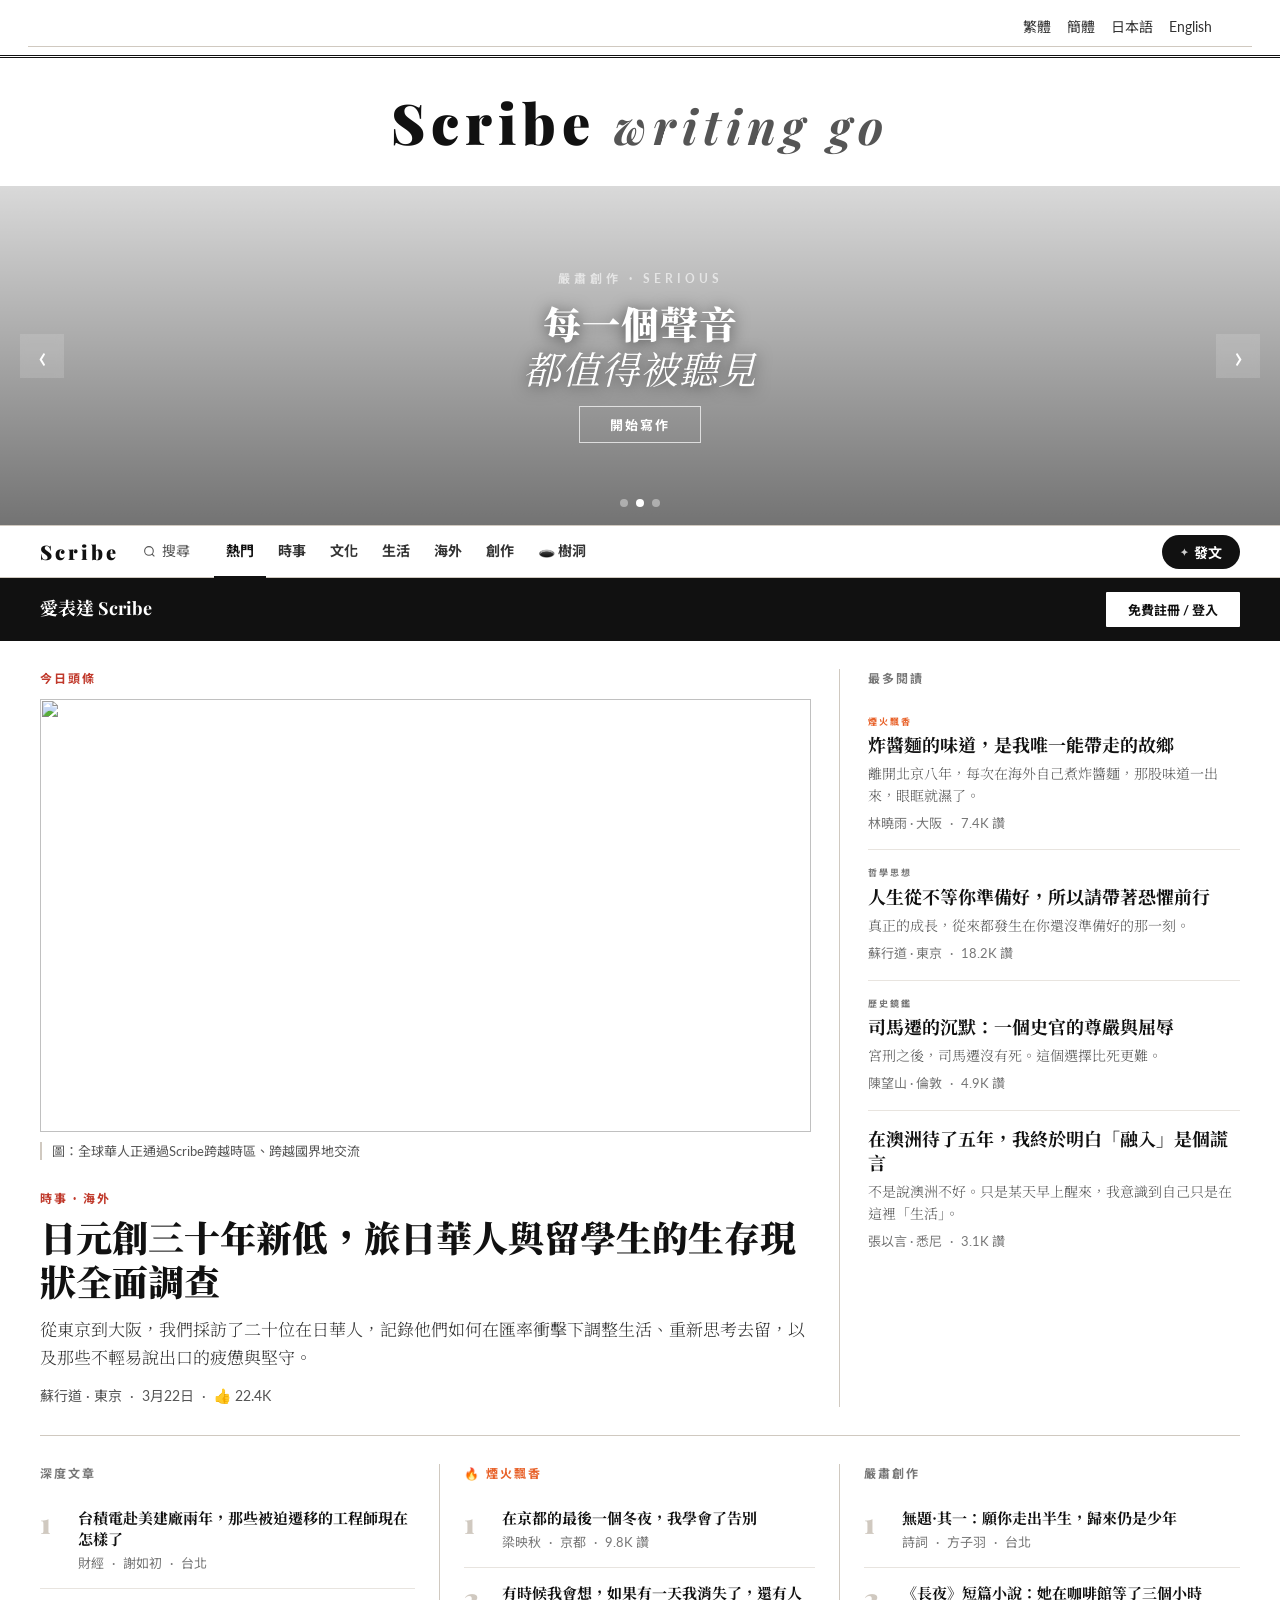
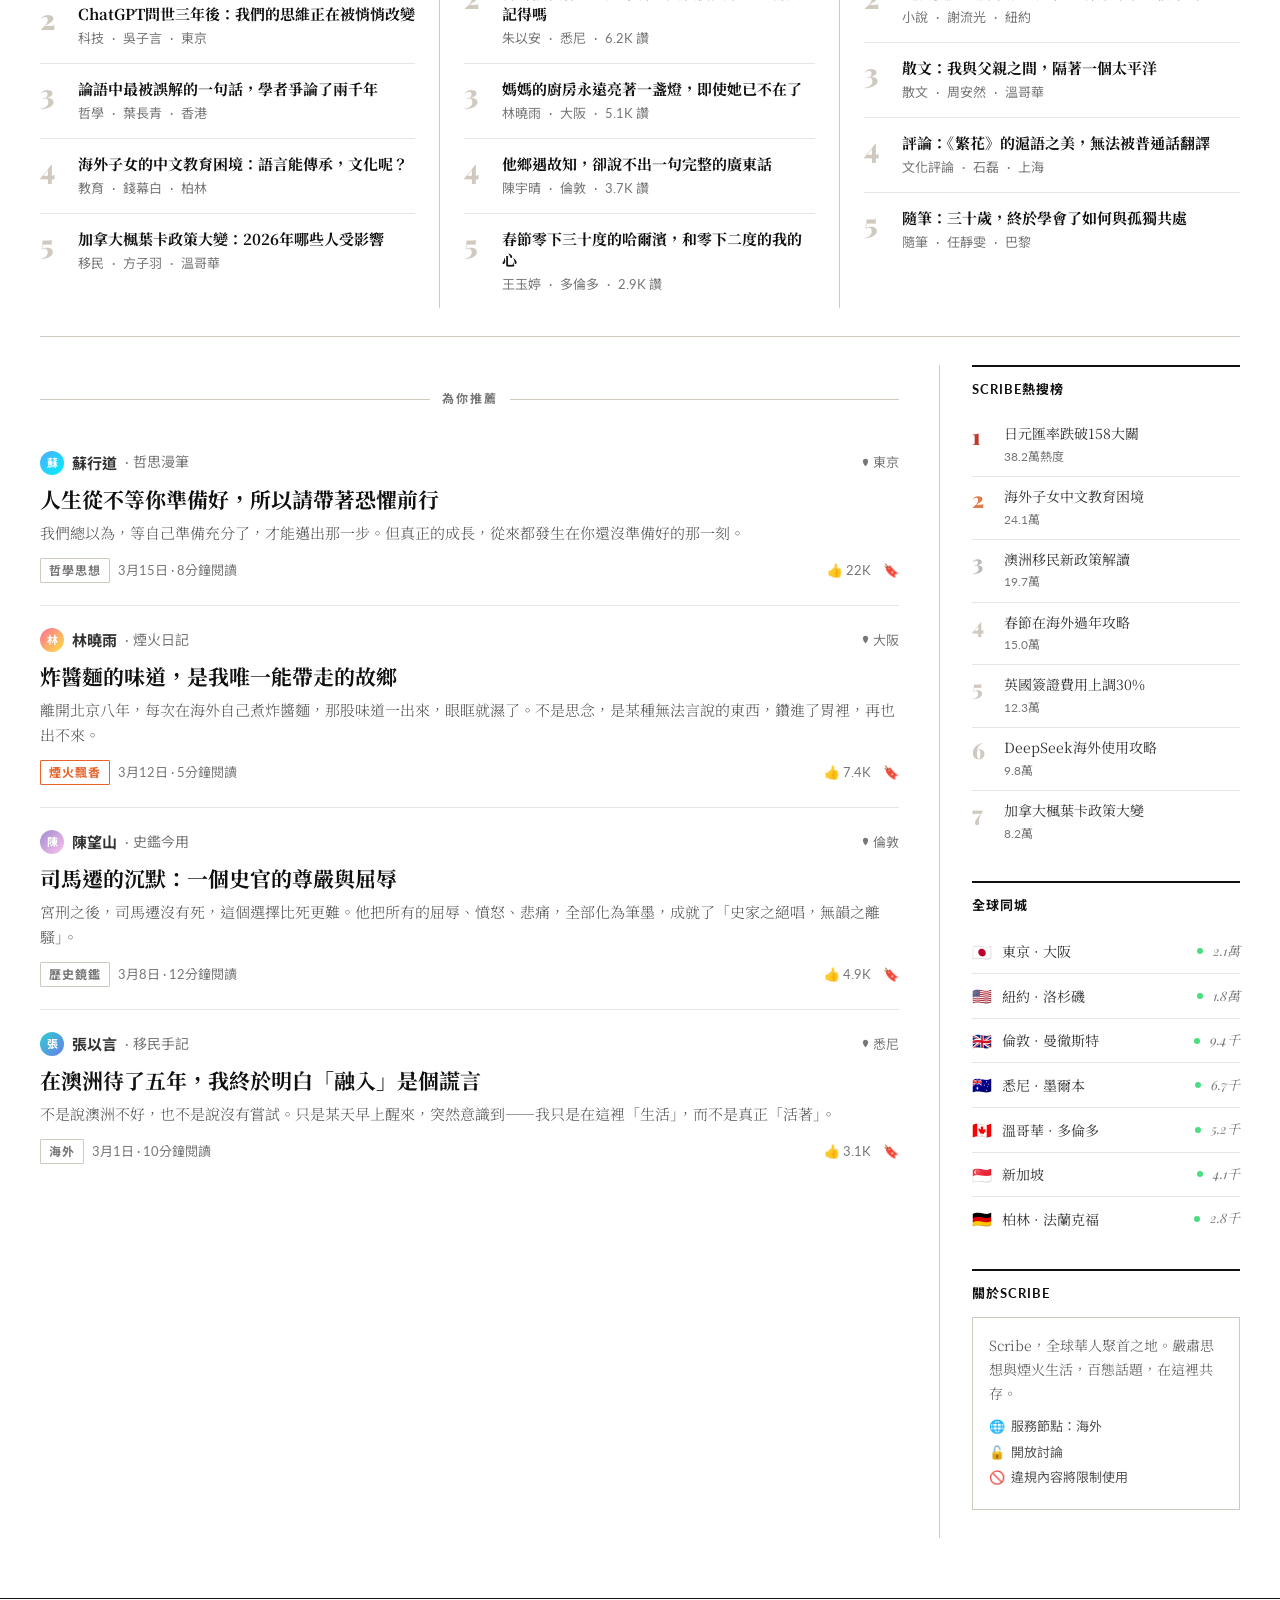
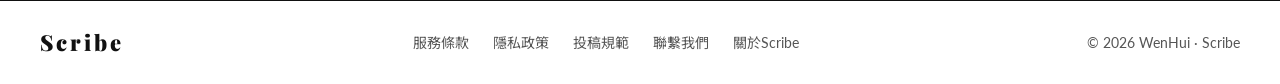
==== commit 86fa0a65: "feat:" ====
--- a/src/main/resources/static/index.html
+++ b/src/main/resources/static/index.html
@@ -94,78 +94,6 @@
     </div>
 </nav>
 
-<!-- TOPIC STRIP -->
-<div class="topic-strip">
-    <div class="topic-strip-bar">
-        <div class="ts-label">頻道</div>
-        <div class="ts-tags" id="tsTags">
-            <div class="ts-tag">榜單</div><div class="ts-tag">作家</div><div class="ts-tag">情感</div>
-            <div class="ts-tag">詩詞</div><div class="ts-tag">週末</div><div class="ts-tag">美食</div>
-            <div class="ts-tag">影視</div><div class="ts-tag">社會</div><div class="ts-tag">深度</div>
-            <div class="ts-tag">讀書</div><div class="ts-tag">科技</div><div class="ts-tag">旅遊</div>
-            <div class="ts-tag">攝影</div><div class="ts-tag">音樂</div><div class="ts-tag">藝術</div>
-            <div class="ts-tag">法律</div><div class="ts-tag">健康</div><div class="ts-tag">移民</div>
-        </div>
-        <div class="ts-expand" id="tsExpandBtn" onclick="toggleTsPanel()">
-            全部頻道 <span class="arr">▼</span>
-        </div>
-    </div>
-    <div class="ts-panel" id="tsPanel">
-        <div class="ts-panel-row">
-            <div class="ts-panel-col" style="min-width:180px">
-                <div class="ts-panel-col-title">我的頻道</div>
-                <div class="ts-panel-tags">
-                    <div class="ts-panel-tag on">🔥 熱門</div><div class="ts-panel-tag on">同城</div>
-                    <div class="ts-panel-tag on">煙火飄香</div><div class="ts-panel-tag on">榜單</div>
-                    <div class="ts-panel-tag on">哲學</div><div class="ts-panel-tag on">歷史</div>
-                    <div class="ts-panel-tag on">移民</div>
-                </div>
-            </div>
-            <div class="ts-panel-col" style="min-width:220px">
-                <div class="ts-panel-col-title">時事 · 社會</div>
-                <div class="ts-panel-tags">
-                    <div class="ts-panel-tag">即時</div><div class="ts-panel-tag">熱搜</div>
-                    <div class="ts-panel-tag">國際</div><div class="ts-panel-tag">財經</div>
-                    <div class="ts-panel-tag">股市</div><div class="ts-panel-tag">軍事</div>
-                    <div class="ts-panel-tag">政務</div><div class="ts-panel-tag">法律</div>
-                    <div class="ts-panel-tag">教育</div>
-                </div>
-            </div>
-            <div class="ts-panel-col" style="min-width:200px">
-                <div class="ts-panel-col-title">娛樂 · 影視</div>
-                <div class="ts-panel-tags">
-                    <div class="ts-panel-tag">明星</div><div class="ts-panel-tag">電影</div>
-                    <div class="ts-panel-tag">電視劇</div><div class="ts-panel-tag">短劇</div>
-                    <div class="ts-panel-tag">綜藝</div><div class="ts-panel-tag">動漫</div>
-                    <div class="ts-panel-tag">音樂</div>
-                </div>
-            </div>
-            <div class="ts-panel-col" style="min-width:220px">
-                <div class="ts-panel-col-title">生活 · 美食</div>
-                <div class="ts-panel-tags">
-                    <div class="ts-panel-tag">美食</div><div class="ts-panel-tag">美妝</div>
-                    <div class="ts-panel-tag">時尚</div><div class="ts-panel-tag">家居</div>
-                    <div class="ts-panel-tag">健康</div><div class="ts-panel-tag">旅遊</div>
-                    <div class="ts-panel-tag">攝影</div><div class="ts-panel-tag">婚戀</div>
-                    <div class="ts-panel-tag">育兒</div>
-                </div>
-            </div>
-            <div class="ts-panel-col" style="min-width:200px">
-                <div class="ts-panel-col-title">知識 · 深度</div>
-                <div class="ts-panel-tags">
-                    <div class="ts-panel-tag">深度</div><div class="ts-panel-tag">讀書</div>
-                    <div class="ts-panel-tag">科技</div><div class="ts-panel-tag">科普</div>
-                    <div class="ts-panel-tag">藝術</div><div class="ts-panel-tag">設計</div>
-                    <div class="ts-panel-tag">詩詞</div><div class="ts-panel-tag">嚴肅創作</div>
-                </div>
-            </div>
-        </div>
-        <div class="ts-panel-footer">
-            <span>登入後可自定義頻道順序與推薦偏好</span>
-            <button class="ts-panel-footer-btn">＋ 管理頻道</button>
-        </div>
-    </div>
-</div>
 
 <!-- REGISTER BAND -->
 <div class="register-band">
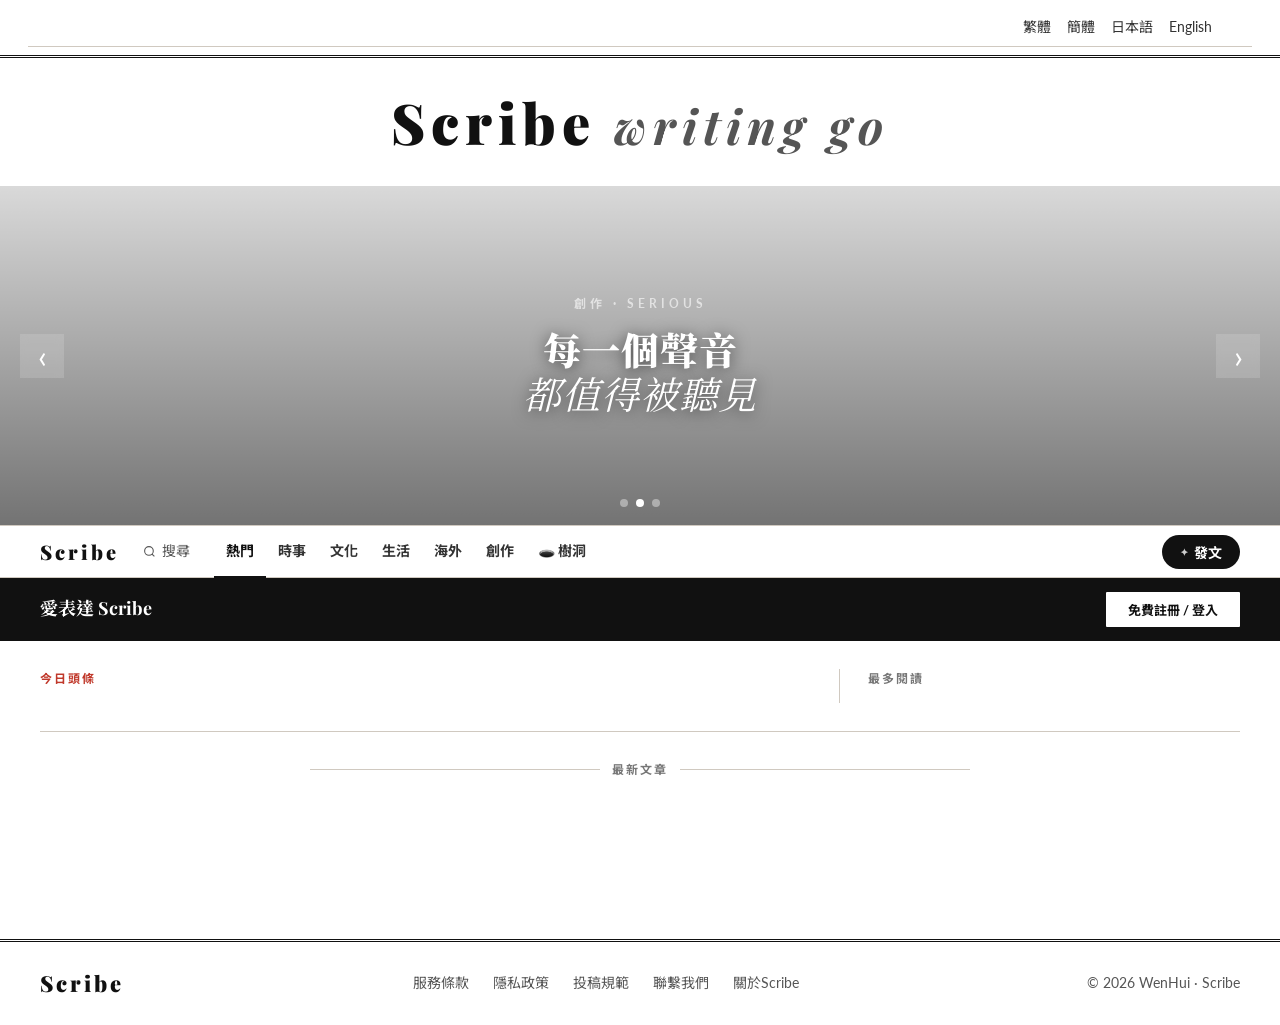
==== commit 9bb991d2: "更新" ====
--- a/src/main/resources/static/index.html
+++ b/src/main/resources/static/index.html
@@ -3,7 +3,7 @@
 <head>
     <meta charset="UTF-8">
     <meta name="viewport" content="width=device-width, initial-scale=1.0">
-    <title>Scribe Writing go</title>
+    <title>Scribe Writing Go</title>
     <link rel="preconnect" href="https://fonts.googleapis.com" crossorigin>
     <link rel="preload" as="style"
           href="https://fonts.googleapis.com/css2?family=Playfair+Display:ital,wght@0,700;0,900;1,400;1,700&family=Lato:wght@300;400;700&family=Noto+Serif+TC:wght@300;400;500;700&family=Noto+Sans+TC:wght@300;400;500&display=swap"
@@ -32,25 +32,22 @@
         <div class="banner-slide active" style="background-image:url('https://images.unsplash.com/photo-1477959858617-67f85cf4f1df?w=1400&q=80')">
             <div class="banner-overlay"></div>
             <div class="banner-copy">
-                <span class="globe-label">全球即時 · Live</span>
+                <span class="globe-label">即時 · Live</span>
                 <div class="globe-headline">讓自己發現世界<br><em>讓世界發現自己</em></div>
-                <button class="globe-cta" onclick="openLoginModal()">立即加入Scribe</button>
             </div>
         </div>
         <div class="banner-slide" style="background-image:url('https://images.unsplash.com/photo-1493976040374-85c8e12f0c0e?w=1400&q=80')">
             <div class="banner-overlay"></div>
             <div class="banner-copy">
-                <span class="globe-label">嚴肅創作 · Serious</span>
+                <span class="globe-label">創作 · Serious</span>
                 <div class="globe-headline">每一個聲音<br><em>都值得被聽見</em></div>
-                <button class="globe-cta" onclick="openLoginModal()">開始寫作</button>
             </div>
         </div>
         <div class="banner-slide" style="background-image:url('https://images.unsplash.com/photo-1536098561742-ca998e48cbcc?w=1400&q=80')">
             <div class="banner-overlay"></div>
             <div class="banner-copy">
-                <span class="globe-label">煙火飄香 · Life</span>
+                <span class="globe-label">煙火 · Life</span>
                 <div class="globe-headline">記錄生活的溫度<br><em>連結他鄉的你</em></div>
-                <button class="globe-cta" onclick="openLoginModal()">探索文章</button>
             </div>
         </div>
     </div>
@@ -107,158 +104,26 @@
 </div>
 
 <!-- MAIN PAGE -->
+<!-- MAIN PAGE -->
 <div class="page">
     <div class="grid-a">
         <div class="grid-a-lead">
             <span class="sec-label red">今日頭條</span>
-            <div class="art-lead">
-                <div class="art-thumb" style="background:none;padding:0;overflow:hidden;">
-                    <img src="https://images.unsplash.com/photo-1493976040374-85c8e12f0c0e?w=800&q=80"
-                         style="width:100%;height:100%;object-fit:cover;display:block;">
-                </div>
-                <div class="art-caption">圖：全球華人正通過Scribe跨越時區、跨越國界地交流</div>
-                <br>
-                <span class="art-kicker">時事 · 海外</span>
-                <div class="art-title">日元創三十年新低，旅日華人與留學生的生存現狀全面調查</div>
-                <div class="art-dek">從東京到大阪，我們採訪了二十位在日華人，記錄他們如何在匯率衝擊下調整生活、重新思考去留，以及那些不輕易說出口的疲憊與堅守。</div>
-                <div class="art-byline"><span>蘇行道 · 東京</span><span>·</span><span>3月22日</span><span>·</span><span>👍 22.4K</span></div>
+            <div class="art-lead" style="cursor:pointer;" id="leadCard">
+                <span class="art-kicker" id="leadCat"></span>
+                <div class="art-title" id="leadTitle" style="font-size:28px;line-height:1.3;margin-bottom:12px;"></div>
+                <div class="art-dek" id="leadDek"></div>
+                <div class="art-byline" id="leadMeta"></div>
             </div>
         </div>
         <div class="grid-a-stack">
             <span class="sec-label">最多閱讀</span>
-            <div class="art-mid">
-                <span class="sec-label fire" style="font-size:9px;margin-bottom:4px;">煙火飄香</span>
-                <div class="art-title">炸醬麵的味道，是我唯一能帶走的故鄉</div>
-                <div class="art-dek">離開北京八年，每次在海外自己煮炸醬麵，那股味道一出來，眼眶就濕了。</div>
-                <div class="art-meta"><span>林曉雨 · 大阪</span><span>·</span><span>7.4K 讚</span></div>
-            </div>
-            <div class="art-mid">
-                <span class="sec-label" style="font-size:9px;margin-bottom:4px;">哲學思想</span>
-                <div class="art-title">人生從不等你準備好，所以請帶著恐懼前行</div>
-                <div class="art-dek">真正的成長，從來都發生在你還沒準備好的那一刻。</div>
-                <div class="art-meta"><span>蘇行道 · 東京</span><span>·</span><span>18.2K 讚</span></div>
-            </div>
-            <div class="art-mid">
-                <span class="sec-label" style="font-size:9px;margin-bottom:4px;">歷史鏡鑑</span>
-                <div class="art-title">司馬遷的沉默：一個史官的尊嚴與屈辱</div>
-                <div class="art-dek">宮刑之後，司馬遷沒有死。這個選擇比死更難。</div>
-                <div class="art-meta"><span>陳望山 · 倫敦</span><span>·</span><span>4.9K 讚</span></div>
-            </div>
-            <div class="art-mid">
-                <div class="art-title">在澳洲待了五年，我終於明白「融入」是個謊言</div>
-                <div class="art-dek">不是說澳洲不好。只是某天早上醒來，我意識到自己只是在這裡「生活」。</div>
-                <div class="art-meta"><span>張以言 · 悉尼</span><span>·</span><span>3.1K 讚</span></div>
-            </div>
-        </div>
-    </div>
-
-    <div class="grid-b">
-        <div>
-            <span class="sec-label">深度文章</span>
-            <div class="art-sm"><div class="art-sm-num">1</div><div class="art-sm-body"><div class="art-title">台積電赴美建廠兩年，那些被迫遷移的工程師現在怎樣了</div><div class="art-meta"><span>財經</span><span>·</span><span>謝如初</span><span>·</span><span>台北</span></div></div></div>
-            <div class="art-sm"><div class="art-sm-num">2</div><div class="art-sm-body"><div class="art-title">ChatGPT問世三年後：我們的思維正在被悄悄改變</div><div class="art-meta"><span>科技</span><span>·</span><span>吳子言</span><span>·</span><span>東京</span></div></div></div>
-            <div class="art-sm"><div class="art-sm-num">3</div><div class="art-sm-body"><div class="art-title">論語中最被誤解的一句話，學者爭論了兩千年</div><div class="art-meta"><span>哲學</span><span>·</span><span>葉長青</span><span>·</span><span>香港</span></div></div></div>
-            <div class="art-sm"><div class="art-sm-num">4</div><div class="art-sm-body"><div class="art-title">海外子女的中文教育困境：語言能傳承，文化呢？</div><div class="art-meta"><span>教育</span><span>·</span><span>錢幕白</span><span>·</span><span>柏林</span></div></div></div>
-            <div class="art-sm"><div class="art-sm-num">5</div><div class="art-sm-body"><div class="art-title">加拿大楓葉卡政策大變：2026年哪些人受影響</div><div class="art-meta"><span>移民</span><span>·</span><span>方子羽</span><span>·</span><span>溫哥華</span></div></div></div>
-        </div>
-        <div>
-            <span class="sec-label fire">🔥 煙火飄香</span>
-            <div class="art-sm"><div class="art-sm-num">1</div><div class="art-sm-body"><div class="art-title">在京都的最後一個冬夜，我學會了告別</div><div class="art-meta"><span>梁映秋</span><span>·</span><span>京都</span><span>·</span><span>9.8K 讚</span></div></div></div>
-            <div class="art-sm"><div class="art-sm-num">2</div><div class="art-sm-body"><div class="art-title">有時候我會想，如果有一天我消失了，還有人記得嗎</div><div class="art-meta"><span>朱以安</span><span>·</span><span>悉尼</span><span>·</span><span>6.2K 讚</span></div></div></div>
-            <div class="art-sm"><div class="art-sm-num">3</div><div class="art-sm-body"><div class="art-title">媽媽的廚房永遠亮著一盞燈，即使她已不在了</div><div class="art-meta"><span>林曉雨</span><span>·</span><span>大阪</span><span>·</span><span>5.1K 讚</span></div></div></div>
-            <div class="art-sm"><div class="art-sm-num">4</div><div class="art-sm-body"><div class="art-title">他鄉遇故知，卻說不出一句完整的廣東話</div><div class="art-meta"><span>陳宇晴</span><span>·</span><span>倫敦</span><span>·</span><span>3.7K 讚</span></div></div></div>
-            <div class="art-sm"><div class="art-sm-num">5</div><div class="art-sm-body"><div class="art-title">春節零下三十度的哈爾濱，和零下二度的我的心</div><div class="art-meta"><span>王玉婷</span><span>·</span><span>多倫多</span><span>·</span><span>2.9K 讚</span></div></div></div>
-        </div>
-        <div>
-            <span class="sec-label">嚴肅創作</span>
-            <div class="art-sm"><div class="art-sm-num">1</div><div class="art-sm-body"><div class="art-title">無題·其一：願你走出半生，歸來仍是少年</div><div class="art-meta"><span>詩詞</span><span>·</span><span>方子羽</span><span>·</span><span>台北</span></div></div></div>
-            <div class="art-sm"><div class="art-sm-num">2</div><div class="art-sm-body"><div class="art-title">《長夜》短篇小說：她在咖啡館等了三個小時</div><div class="art-meta"><span>小說</span><span>·</span><span>謝流光</span><span>·</span><span>紐約</span></div></div></div>
-            <div class="art-sm"><div class="art-sm-num">3</div><div class="art-sm-body"><div class="art-title">散文：我與父親之間，隔著一個太平洋</div><div class="art-meta"><span>散文</span><span>·</span><span>周安然</span><span>·</span><span>溫哥華</span></div></div></div>
-            <div class="art-sm"><div class="art-sm-num">4</div><div class="art-sm-body"><div class="art-title">評論：《繁花》的滬語之美，無法被普通話翻譯</div><div class="art-meta"><span>文化評論</span><span>·</span><span>石磊</span><span>·</span><span>上海</span></div></div></div>
-            <div class="art-sm"><div class="art-sm-num">5</div><div class="art-sm-body"><div class="art-title">隨筆：三十歲，終於學會了如何與孤獨共處</div><div class="art-meta"><span>隨筆</span><span>·</span><span>任靜雯</span><span>·</span><span>巴黎</span></div></div></div>
-        </div>
-    </div>
-
-    <div class="grid-c">
-        <div class="grid-c-main">
-            <div class="divider-label"><span class="divider-label-text">為你推薦</span></div>
-            <div class="art-text">
-                <div class="art-text-top">
-                    <div class="art-text-avatar" style="background:linear-gradient(135deg,#4facfe,#00f2fe)">蘇</div>
-                    <span class="art-text-author">蘇行道</span><span class="art-text-pub">· 哲思漫筆</span>
-                    <span class="art-text-loc"><svg width="9" height="9" fill="currentColor" viewBox="0 0 24 24"><path d="M12 2C8.13 2 5 5.13 5 9c0 5.25 7 13 7 13s7-7.75 7-13c0-3.87-3.13-7-7-7z"/></svg>東京</span>
-                </div>
-                <div class="art-title">人生從不等你準備好，所以請帶著恐懼前行</div>
-                <div class="art-dek">我們總以為，等自己準備充分了，才能邁出那一步。但真正的成長，從來都發生在你還沒準備好的那一刻。</div>
-                <div class="art-text-footer"><span class="art-text-cat">哲學思想</span><span class="art-text-date">3月15日 · 8分鐘閱讀</span><div class="art-text-stats"><span class="art-text-stat">👍 22K</span><span class="art-text-stat">🔖</span></div></div>
-            </div>
-            <div class="art-text">
-                <div class="art-text-top">
-                    <div class="art-text-avatar" style="background:linear-gradient(135deg,#fa709a,#fee140)">林</div>
-                    <span class="art-text-author">林曉雨</span><span class="art-text-pub">· 煙火日記</span>
-                    <span class="art-text-loc"><svg width="9" height="9" fill="currentColor" viewBox="0 0 24 24"><path d="M12 2C8.13 2 5 5.13 5 9c0 5.25 7 13 7 13s7-7.75 7-13c0-3.87-3.13-7-7-7z"/></svg>大阪</span>
-                </div>
-                <div class="art-title">炸醬麵的味道，是我唯一能帶走的故鄉</div>
-                <div class="art-dek">離開北京八年，每次在海外自己煮炸醬麵，那股味道一出來，眼眶就濕了。不是思念，是某種無法言說的東西，鑽進了胃裡，再也出不來。</div>
-                <div class="art-text-footer"><span class="art-text-cat fire">煙火飄香</span><span class="art-text-date">3月12日 · 5分鐘閱讀</span><div class="art-text-stats"><span class="art-text-stat">👍 7.4K</span><span class="art-text-stat">🔖</span></div></div>
-            </div>
-            <div class="art-text">
-                <div class="art-text-top">
-                    <div class="art-text-avatar" style="background:linear-gradient(135deg,#a18cd1,#fbc2eb)">陳</div>
-                    <span class="art-text-author">陳望山</span><span class="art-text-pub">· 史鑑今用</span>
-                    <span class="art-text-loc"><svg width="9" height="9" fill="currentColor" viewBox="0 0 24 24"><path d="M12 2C8.13 2 5 5.13 5 9c0 5.25 7 13 7 13s7-7.75 7-13c0-3.87-3.13-7-7-7z"/></svg>倫敦</span>
-                </div>
-                <div class="art-title">司馬遷的沉默：一個史官的尊嚴與屈辱</div>
-                <div class="art-dek">宮刑之後，司馬遷沒有死，這個選擇比死更難。他把所有的屈辱、憤怒、悲痛，全部化為筆墨，成就了「史家之絕唱，無韻之離騷」。</div>
-                <div class="art-text-footer"><span class="art-text-cat">歷史鏡鑑</span><span class="art-text-date">3月8日 · 12分鐘閱讀</span><div class="art-text-stats"><span class="art-text-stat">👍 4.9K</span><span class="art-text-stat">🔖</span></div></div>
-            </div>
-            <div class="art-text">
-                <div class="art-text-top">
-                    <div class="art-text-avatar" style="background:linear-gradient(135deg,#30cfd0,#667eea)">張</div>
-                    <span class="art-text-author">張以言</span><span class="art-text-pub">· 移民手記</span>
-                    <span class="art-text-loc"><svg width="9" height="9" fill="currentColor" viewBox="0 0 24 24"><path d="M12 2C8.13 2 5 5.13 5 9c0 5.25 7 13 7 13s7-7.75 7-13c0-3.87-3.13-7-7-7z"/></svg>悉尼</span>
-                </div>
-                <div class="art-title">在澳洲待了五年，我終於明白「融入」是個謊言</div>
-                <div class="art-dek">不是說澳洲不好，也不是說沒有嘗試。只是某天早上醒來，突然意識到——我只是在這裡「生活」，而不是真正「活著」。</div>
-                <div class="art-text-footer"><span class="art-text-cat">海外</span><span class="art-text-date">3月1日 · 10分鐘閱讀</span><div class="art-text-stats"><span class="art-text-stat">👍 3.1K</span><span class="art-text-stat">🔖</span></div></div>
-            </div>
-        </div>
-        <div class="grid-c-side">
-            <div class="side-section">
-                <hr class="side-rule">
-                <div class="side-title">Scribe熱搜榜</div>
-                <div class="hot-list-item"><div class="hot-list-num r1">1</div><div><div class="hot-list-text">日元匯率跌破158大關</div><div class="hot-list-heat">38.2萬熱度</div></div></div>
-                <div class="hot-list-item"><div class="hot-list-num r2">2</div><div><div class="hot-list-text">海外子女中文教育困境</div><div class="hot-list-heat">24.1萬</div></div></div>
-                <div class="hot-list-item"><div class="hot-list-num r3">3</div><div><div class="hot-list-text">澳洲移民新政策解讀</div><div class="hot-list-heat">19.7萬</div></div></div>
-                <div class="hot-list-item"><div class="hot-list-num">4</div><div><div class="hot-list-text">春節在海外過年攻略</div><div class="hot-list-heat">15.0萬</div></div></div>
-                <div class="hot-list-item"><div class="hot-list-num">5</div><div><div class="hot-list-text">英國簽證費用上調30%</div><div class="hot-list-heat">12.3萬</div></div></div>
-                <div class="hot-list-item"><div class="hot-list-num">6</div><div><div class="hot-list-text">DeepSeek海外使用攻略</div><div class="hot-list-heat">9.8萬</div></div></div>
-                <div class="hot-list-item"><div class="hot-list-num">7</div><div><div class="hot-list-text">加拿大楓葉卡政策大變</div><div class="hot-list-heat">8.2萬</div></div></div>
-            </div>
-            <div class="side-section">
-                <hr class="side-rule">
-                <div class="side-title">全球同城</div>
-                <div class="world-items">
-                    <div class="world-item"><span class="world-item-flag">🇯🇵</span><span class="world-item-name">東京 · 大阪</span><div class="world-item-dot"></div><span class="world-item-count">2.1萬</span></div>
-                    <div class="world-item"><span class="world-item-flag">🇺🇸</span><span class="world-item-name">紐約 · 洛杉磯</span><div class="world-item-dot"></div><span class="world-item-count">1.8萬</span></div>
-                    <div class="world-item"><span class="world-item-flag">🇬🇧</span><span class="world-item-name">倫敦 · 曼徹斯特</span><div class="world-item-dot"></div><span class="world-item-count">9.4千</span></div>
-                    <div class="world-item"><span class="world-item-flag">🇦🇺</span><span class="world-item-name">悉尼 · 墨爾本</span><div class="world-item-dot"></div><span class="world-item-count">6.7千</span></div>
-                    <div class="world-item"><span class="world-item-flag">🇨🇦</span><span class="world-item-name">溫哥華 · 多倫多</span><div class="world-item-dot"></div><span class="world-item-count">5.2千</span></div>
-                    <div class="world-item"><span class="world-item-flag">🇸🇬</span><span class="world-item-name">新加坡</span><div class="world-item-dot"></div><span class="world-item-count">4.1千</span></div>
-                    <div class="world-item"><span class="world-item-flag">🇩🇪</span><span class="world-item-name">柏林 · 法蘭克福</span><div class="world-item-dot"></div><span class="world-item-count">2.8千</span></div>
-                </div>
-            </div>
-            <div class="side-section">
-                <hr class="side-rule">
-                <div class="side-title">關於Scribe</div>
-                <div class="about-box">
-                    <p>Scribe，全球華人聚首之地。嚴肅思想與煙火生活，百態話題，在這裡共存。</p>
-                    <div class="about-badge"><span>🌐</span><span>服務節點：海外</span></div>
-                    <div class="about-badge"><span>🔓</span><span>開放討論</span></div>
-                    <div class="about-badge"><span>🚫</span><span>違規內容將限制使用</span></div>
-                </div>
-            </div>
-        </div>
+            <div id="hot4List"></div>
+        </div>
+    </div>
+    <div style="max-width:740px;margin:0 auto;padding:0 40px 80px;">
+        <div class="divider-label"><span class="divider-label-text">最新文章</span></div>
+        <div id="latestList"></div>
     </div>
 </div>
 
--- a/src/main/resources/static/css/index.css
+++ b/src/main/resources/static/css/index.css
@@ -144,8 +144,7 @@
 .globe-label { font-size: 12px; letter-spacing: 4px; text-transform: uppercase; color: rgba(255,255,255,0.6); font-family: var(--sans); font-weight: 700; }
 .globe-headline { font-family: var(--serif); font-size: 38px; font-weight: 900; color: white; line-height: 1.18; letter-spacing: 1px; text-shadow: 0 2px 16px rgba(0,0,0,0.6); }
 .globe-headline em { font-style: italic; font-weight: 400; }
-.globe-cta { background: none; border: 1px solid rgba(255,255,255,0.7); color: white; padding: 8px 30px; font-size: 13px; letter-spacing: 2px; text-transform: uppercase; font-weight: 700; cursor: pointer; transition: all 0.2s; font-family: var(--sans); }
-.globe-cta:hover { background: white; color: var(--ink); }
+
 
 /* TOPIC STRIP */
 .topic-strip { border-bottom: 1px solid var(--rule); position: relative; }
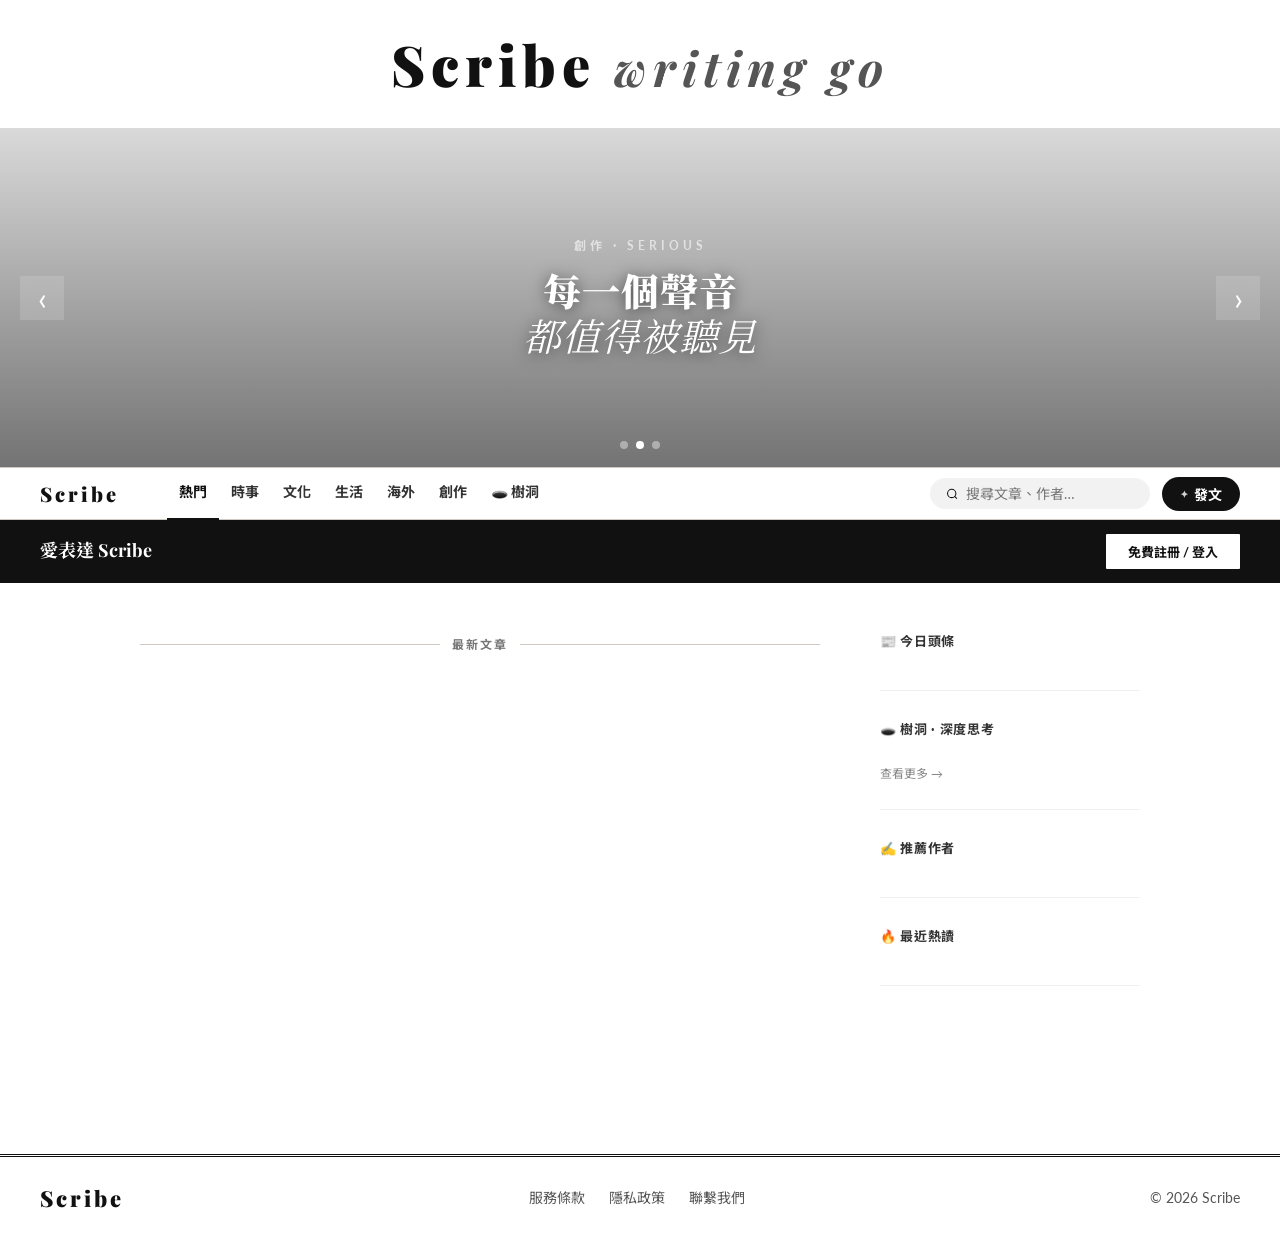
==== commit 6c9f6ace: "koshi" ====
--- a/src/main/resources/static/index.html
+++ b/src/main/resources/static/index.html
@@ -16,14 +16,6 @@
 </head>
 <body>
 
-<!-- MASTHEAD -->
-<div class="masthead">
-    <div class="top-strip">
-        <div class="top-strip-right">
-            <span>繁體</span><span>簡體</span><span>日本語</span><span>English</span>
-        </div>
-    </div>
-</div>
 <a class="masthead-logo" href="#">Scribe <span>writing go</span></a>
 
 <!-- BANNER SLIDER -->
@@ -63,13 +55,6 @@
 <!-- NAV BAR -->
 <nav class="nav-bar">
     <div class="nav-logo-mini">Scribe</div>
-    <div class="nav-search" onclick="toggleSearch()">
-        <svg width="13" height="13" fill="none" stroke="currentColor" stroke-width="2" viewBox="0 0 24 24">
-            <circle cx="11" cy="11" r="8"/>
-            <path d="m21 21-4.35-4.35"/>
-        </svg>
-        <span>搜尋</span>
-    </div>
     <div class="nav-topics">
         <div class="nav-topic active" onclick="filterByTopic('熱門',this)">熱門</div>
         <div class="nav-topic" onclick="goCategory('時事')">時事</div>
@@ -80,6 +65,21 @@
         <div class="nav-topic treeholl" onclick="window.location.href='treeholl.html'">🕳️ 樹洞</div>
     </div>
     <div class="nav-right" id="navRight">
+        <div class="nav-search-bar" id="navSearchWrap">
+            <svg width="14" height="14" fill="none" stroke="currentColor" stroke-width="2" viewBox="0 0 24 24">
+                <circle cx="11" cy="11" r="8"/>
+                <path d="m21 21-4.35-4.35"/>
+            </svg>
+            <input class="nav-search-input" id="navSearchInput" type="text"
+                   placeholder="搜尋文章、作者…"
+                   autocomplete="new-password"
+                   autocorrect="off" spellcheck="false"
+                   onfocus="showNavDropdown()"
+                   oninput="onNavInput(this.value)"
+                   onkeydown="if(event.key==='Enter')doNavSearch(this.value)">
+            <span class="nav-search-clear" id="navSearchClear" onclick="clearNavSearch()" style="display:none;">×</span>
+            <div class="nav-search-dropdown" id="navSearchDropdown" style="display:none;"></div>
+        </div>
         <div id="stateGuest" style="display:flex;align-items:center;gap:12px;">
             <button class="nav-btn-fill" onclick="openLoginModal()">發文</button>
         </div>
@@ -106,38 +106,49 @@
 <!-- MAIN PAGE -->
 <!-- MAIN PAGE -->
 <div class="page">
-    <div class="grid-a">
-        <div class="grid-a-lead">
-            <span class="sec-label red">今日頭條</span>
-            <div class="art-lead" style="cursor:pointer;" id="leadCard">
-                <span class="art-kicker" id="leadCat"></span>
-                <div class="art-title" id="leadTitle" style="font-size:28px;line-height:1.3;margin-bottom:12px;"></div>
-                <div class="art-dek" id="leadDek"></div>
-                <div class="art-byline" id="leadMeta"></div>
-            </div>
-        </div>
-        <div class="grid-a-stack">
-            <span class="sec-label">最多閱讀</span>
-            <div id="hot4List"></div>
-        </div>
-    </div>
-    <div style="max-width:740px;margin:0 auto;padding:0 40px 80px;">
-        <div class="divider-label"><span class="divider-label-text">最新文章</span></div>
-        <div id="latestList"></div>
+    <div class="medium-layout">
+        <!-- 左侧主栏 -->
+        <div class="medium-main">
+            <div class="divider-label"><span class="divider-label-text">最新文章</span></div>
+            <div id="latestList"></div>
+        </div>
+        <!-- 右侧边栏 -->
+        <aside class="medium-sidebar">
+            <!-- 今日头条 -->
+            <div class="sidebar-block">
+                <div class="sidebar-block-title">📰 今日頭條</div>
+                <div id="sidebarLead"></div>
+            </div>
+            <!-- 树洞 -->
+            <div class="sidebar-block">
+                <div class="sidebar-block-title">🕳️ 樹洞 · 深度思考</div>
+                <div id="sidebarTreeholl"></div>
+                <a class="sidebar-more" href="treeholl.html">查看更多 →</a>
+            </div>
+            <!-- 推荐作者 -->
+            <div class="sidebar-block">
+                <div class="sidebar-block-title">✍️ 推薦作者</div>
+                <div id="sidebarAuthors"></div>
+            </div>
+            <!-- 热读榜 -->
+            <div class="sidebar-block">
+                <div class="sidebar-block-title">🔥 最近熱讀</div>
+                <div id="sidebarHot"></div>
+            </div>
+        </aside>
     </div>
 </div>
 
 <!-- FOOTER -->
+
 <div class="footer">
     <div class="footer-logo">Scribe</div>
     <div class="footer-links">
         <span class="footer-link">服務條款</span>
         <span class="footer-link">隱私政策</span>
-        <span class="footer-link">投稿規範</span>
         <span class="footer-link">聯繫我們</span>
-        <span class="footer-link">關於Scribe</span>
-    </div>
-    <div class="footer-copy">© 2026 WenHui · Scribe</div>
+    </div>
+    <div class="footer-copy">© 2026  Scribe</div>
 </div>
 
 <!-- ============================================================
--- a/src/main/resources/static/css/index.css
+++ b/src/main/resources/static/css/index.css
@@ -25,11 +25,6 @@
 a { text-decoration: none; color: inherit; }
 button { cursor: pointer; font-family: var(--sans); }
 
-/* TOP STRIP */
-.top-strip { border-bottom: 1px solid var(--rule); display: flex; align-items: center; justify-content: flex-end; padding: 8px 40px; font-size: 14px; color: var(--ink2); }
-.top-strip-right { display: flex; gap: 16px; font-size: 14px; color: var(--ink2); }
-.top-strip-right span { cursor: pointer; }
-.top-strip-right span:hover { color: var(--ink); }
 
 /* MASTHEAD */
 .masthead { text-align: center; padding: 8px 28px 8px; border-bottom: 3px double var(--ink); position: relative; z-index: 500; }
@@ -47,8 +42,32 @@
     overflow: visible;
 }
 .nav-logo-mini { font-family: var(--serif); font-size: 20px; font-weight: 900; letter-spacing: 3px; color: var(--ink); flex-shrink: 0; margin-right: 24px; }
-.nav-search { display: flex; align-items: center; gap: 6px; color: var(--ink3); font-size: 14px; cursor: pointer; padding: 4px 0; transition: color 0.15s; flex-shrink: 0; }
-.nav-search:hover { color: var(--ink); }
+.nav-search {
+    display: flex; align-items: center; gap: 8px;
+    background: #f2f2f2; border-radius: 20px;
+    padding: 7px 16px; cursor: pointer;
+    transition: background 0.15s; flex-shrink: 0;
+    color: var(--ink3);
+}
+.nav-search:hover { background: #e8e8e8; }
+.nav-search-placeholder {
+    font-size: 14px; color: var(--ink4); user-select: none;
+}
+.nav-search-bar {
+    display: flex; align-items: center; gap: 8px;
+    background: #f2f2f2; border-radius: 20px;
+    padding: 7px 16px; flex-shrink: 0;
+    width: 220px; transition: width 0.2s, background 0.15s;
+}
+.nav-search-bar:focus-within {
+    background: #ebebeb; width: 280px;
+}
+.nav-search-input {
+    border: none; outline: none; background: none;
+    font-size: 14px; color: var(--ink); width: 100%;
+    font-family: var(--sans);
+}
+.nav-search-input::placeholder { color: var(--ink4); }
 .nav-topics { display: flex; align-items: center; flex: 1; overflow: hidden; margin: 0 24px; }
 .nav-topic { padding: 0 12px; font-size: 14px; color: var(--ink2); white-space: nowrap; cursor: pointer; height: 52px; display: flex; align-items: center; border-bottom: 2px solid transparent; transition: all 0.15s; font-weight: 700; }
 .nav-topic:hover { color: var(--ink); border-bottom-color: var(--ink); }
@@ -58,6 +77,52 @@
 .nav-btn-fill::before { content: '✦'; font-size: 10px; opacity: 0.8; }
 .nav-btn-fill:hover { background: #333; transform: translateY(-1px); box-shadow: 0 4px 12px rgba(0,0,0,0.2); }
 .nav-divider { width: 1px; height: 16px; background: var(--rule); }
+
+
+.nav-search-clear {
+    font-size: 16px; color: #aaa; cursor: pointer;
+    line-height: 1; flex-shrink: 0; padding: 0 2px;
+}
+.nav-search-clear:hover { color: #555; }
+
+.nav-search-bar { position: relative; }
+.nav-search-dropdown {
+    position: absolute; top: calc(100% + 8px); left: 0;
+    width: 320px; background: white;
+    border: 1px solid #e8e8e8; border-radius: 8px;
+    box-shadow: 0 4px 20px rgba(0,0,0,0.12);
+    z-index: 500; overflow: hidden;
+}
+
+.nav-search-btn {
+    font-size: 13px; font-weight: 700; color: white;
+    background: var(--ink); border-radius: 12px;
+    padding: 4px 12px; cursor: pointer; flex-shrink: 0;
+    white-space: nowrap;
+}
+.nav-search-btn:hover { background: #333; }
+.nav-dd-section { padding: 10px 0; }
+.nav-dd-label {
+    font-size: 11px; font-weight: 700; letter-spacing: 1px;
+    color: #aaa; padding: 6px 16px; text-transform: uppercase;
+}
+.nav-dd-item {
+    display: flex; align-items: center; gap: 10px;
+    padding: 9px 16px; cursor: pointer; transition: background 0.1s;
+    font-size: 14px; color: #222;
+}
+.nav-dd-item:hover { background: #f8f8f8; }
+.nav-dd-avatar {
+    width: 28px; height: 28px; border-radius: 50%;
+    display: flex; align-items: center; justify-content: center;
+    font-size: 12px; font-weight: 700; color: white; flex-shrink: 0;
+}
+.nav-dd-icon {
+    width: 28px; height: 28px; border-radius: 4px;
+    background: #f0f0f0; display: flex; align-items: center;
+    justify-content: center; font-size: 14px; flex-shrink: 0;
+}
+
 
 /* USER AVATAR */
 .user-avatar {
@@ -317,3 +382,130 @@
 .btn-notice-confirm { background: var(--ink); color: white; border: none; padding: 12px; font-size: 13px; letter-spacing: 1px; text-transform: uppercase; font-weight: 700; cursor: pointer; transition: background 0.15s; width: 100%; }
 .btn-notice-confirm:hover { background: var(--ink2); }
 .btn-notice-confirm:disabled { background: var(--ink4); cursor: not-allowed; }
+/* ===== Medium两栏布局 ===== */
+.medium-layout {
+    max-width: 1080px;
+    margin: 0 auto;
+    padding: 0 40px 80px;
+    display: flex;
+    gap: 60px;
+    align-items: flex-start;
+}
+
+.medium-main {
+    flex: 1;
+    min-width: 0;
+}
+
+.medium-sidebar {
+    width: 260px;
+    flex-shrink: 0;
+    padding-top: 20px;
+}
+
+.sidebar-block {
+    border-bottom: 1px solid #f0f0f0;
+    padding-bottom: 24px;
+    margin-bottom: 28px;
+}
+
+.sidebar-block-title {
+    font-size: 13px;
+    font-weight: 700;
+    letter-spacing: 0.05em;
+    color: #333;
+    margin-bottom: 14px;
+    text-transform: uppercase;
+}
+
+.sidebar-more {
+    display: inline-block;
+    margin-top: 10px;
+    font-size: 12px;
+    color: #888;
+    text-decoration: none;
+}
+.sidebar-more:hover { color: #333; }
+
+/* 树洞条目 */
+.sidebar-treeholl-item {
+    padding: 10px 0;
+    border-bottom: 1px solid #f5f5f5;
+    cursor: pointer;
+}
+.sidebar-treeholl-item:last-child { border-bottom: none; }
+.sidebar-treeholl-title {
+    font-size: 14px;
+    font-weight: 600;
+    color: #222;
+    margin-bottom: 4px;
+    line-height: 1.4;
+}
+.sidebar-treeholl-meta {
+    font-size: 12px;
+    color: #aaa;
+}
+
+/* 推荐作者条目 */
+.sidebar-author-item {
+    display: flex;
+    align-items: center;
+    gap: 10px;
+    padding: 8px 0;
+}
+.sidebar-author-avatar {
+    width: 36px;
+    height: 36px;
+    border-radius: 50%;
+    background: #e8e8e8;
+    display: flex;
+    align-items: center;
+    justify-content: center;
+    font-size: 14px;
+    font-weight: 700;
+    color: #555;
+    flex-shrink: 0;
+}
+.sidebar-author-name {
+    font-size: 14px;
+    font-weight: 600;
+    color: #222;
+}
+.sidebar-author-desc {
+    font-size: 12px;
+    color: #aaa;
+}
+
+/* 热读条目 */
+.sidebar-hot-item {
+    display: flex;
+    gap: 10px;
+    align-items: flex-start;
+    padding: 8px 0;
+    cursor: pointer;
+    border-bottom: 1px solid #f5f5f5;
+}
+.sidebar-hot-item:last-child { border-bottom: none; }
+.sidebar-hot-num {
+    font-size: 20px;
+    font-weight: 900;
+    color: #e8e8e8;
+    line-height: 1;
+    min-width: 24px;
+}
+.sidebar-hot-title {
+    font-size: 13px;
+    font-weight: 600;
+    color: #222;
+    line-height: 1.4;
+}
+.sidebar-hot-meta {
+    font-size: 11px;
+    color: #aaa;
+    margin-top: 2px;
+}
+
+@media (max-width: 768px) {
+    .medium-layout { flex-direction: column; gap: 0; padding: 0 20px 60px; }
+    .medium-sidebar { width: 100%; }
+}
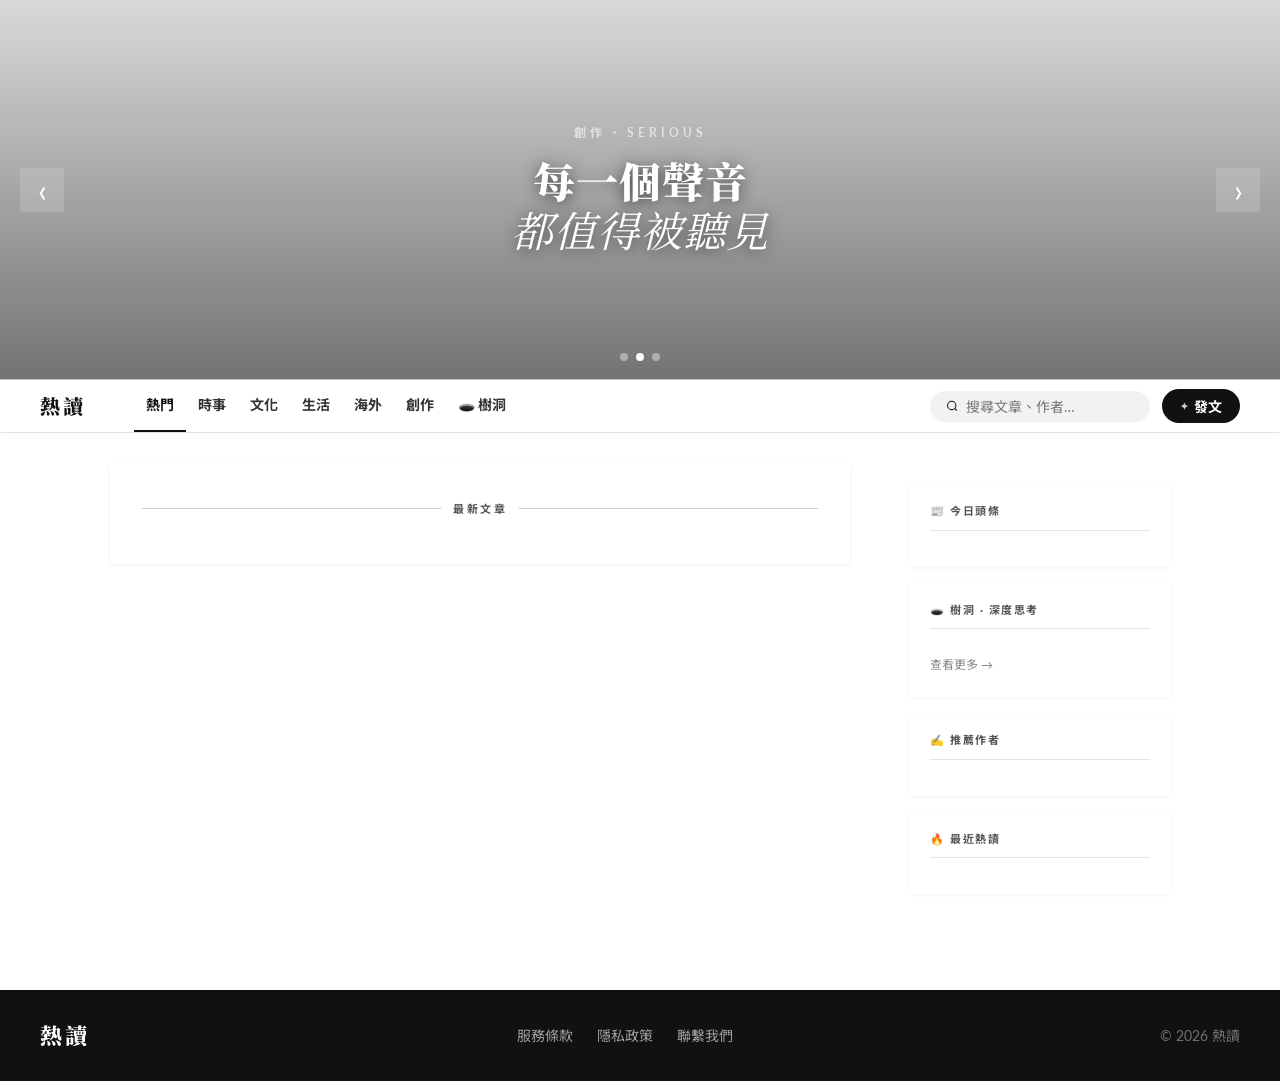
==== commit 254b1c05: "4.10更新" ====
--- a/src/main/resources/static/index.html
+++ b/src/main/resources/static/index.html
@@ -3,7 +3,7 @@
 <head>
     <meta charset="UTF-8">
     <meta name="viewport" content="width=device-width, initial-scale=1.0">
-    <title>Scribe Writing Go</title>
+    <title>熱讀</title>
     <link rel="preconnect" href="https://fonts.googleapis.com" crossorigin>
     <link rel="preload" as="style"
           href="https://fonts.googleapis.com/css2?family=Playfair+Display:ital,wght@0,700;0,900;1,400;1,700&family=Lato:wght@300;400;700&family=Noto+Serif+TC:wght@300;400;500;700&family=Noto+Sans+TC:wght@300;400;500&display=swap"
@@ -16,7 +16,7 @@
 </head>
 <body>
 
-<a class="masthead-logo" href="#">Scribe <span>writing go</span></a>
+<!--<a class="masthead-logo" href="#">熱讀 <span>writing go</span></a>-->
 
 <!-- BANNER SLIDER -->
 <section class="banner-section">
@@ -54,7 +54,7 @@
 
 <!-- NAV BAR -->
 <nav class="nav-bar">
-    <div class="nav-logo-mini">Scribe</div>
+    <div class="nav-logo-mini">熱讀</div>
     <div class="nav-topics">
         <div class="nav-topic active" onclick="filterByTopic('熱門',this)">熱門</div>
         <div class="nav-topic" onclick="goCategory('時事')">時事</div>
@@ -70,10 +70,9 @@
                 <circle cx="11" cy="11" r="8"/>
                 <path d="m21 21-4.35-4.35"/>
             </svg>
-            <input class="nav-search-input" id="navSearchInput" type="text"
+            <input class="nav-search-input" id="navSearchInput" type="search"
                    placeholder="搜尋文章、作者…"
-                   autocomplete="new-password"
-                   autocorrect="off" spellcheck="false"
+                   autocomplete="off"
                    onfocus="showNavDropdown()"
                    oninput="onNavInput(this.value)"
                    onkeydown="if(event.key==='Enter')doNavSearch(this.value)">
@@ -93,15 +92,15 @@
 
 
 <!-- REGISTER BAND -->
-<div class="register-band">
-    <div>
-        <div class="register-band-title">愛表達 Scribe</div>
-        <div class="register-band-text"></div>
-    </div>
-    <div class="register-band-actions">
-        <button class="btn-reg-wh" onclick="openLoginModal()">免費註冊 / 登入</button>
-    </div>
-</div>
+<!--<div class="register-band">-->
+<!--    <div>-->
+<!--        <div class="register-band-title">愛表達 熱讀</div>-->
+<!--        <div class="register-band-text"></div>-->
+<!--    </div>-->
+<!--    <div class="register-band-actions">-->
+<!--        <button class="btn-reg-wh" onclick="openLoginModal()">免費註冊 / 登入</button>-->
+<!--    </div>-->
+<!--</div>-->
 
 <!-- MAIN PAGE -->
 <!-- MAIN PAGE -->
@@ -142,13 +141,13 @@
 <!-- FOOTER -->
 
 <div class="footer">
-    <div class="footer-logo">Scribe</div>
+    <div class="footer-logo">熱讀</div>
     <div class="footer-links">
         <span class="footer-link">服務條款</span>
         <span class="footer-link">隱私政策</span>
         <span class="footer-link">聯繫我們</span>
     </div>
-    <div class="footer-copy">© 2026  Scribe</div>
+    <div class="footer-copy">© 2026  熱讀</div>
 </div>
 
 <!-- ============================================================
@@ -174,7 +173,7 @@
 <div class="modal-overlay" id="loginModal" onclick="closeOnOverlay(event,'loginModal')">
     <div class="modal-box">
         <button class="modal-close" onclick="closeLoginModal()">×</button>
-        <div class="modal-logo">Scribe</div>
+        <div class="modal-logo">熱讀</div>
         <div class="modal-tagline">全球華人 · 共同的聲音之地</div>
         <div class="modal-tabs">
             <div class="modal-tab active" id="tabLogin" onclick="switchTab('login')">郵件登入</div>
@@ -184,7 +183,7 @@
             <div class="form-field"><label class="form-label">電子郵件</label><input class="form-input" id="loginEmail" type="email" placeholder="your@email.com"></div>
             <div class="form-field"><label class="form-label">密碼</label><input class="form-input" id="loginPwd" type="password" placeholder="••••••••"></div>
             <div class="form-error" id="loginError"></div>
-            <button class="btn-submit" id="btnLogin" onclick="doLogin()">登入Scribe</button>
+            <button class="btn-submit" id="btnLogin" onclick="doLogin()">登入熱讀</button>
             <div class="modal-footer-note">沒有帳號？<span style="color:var(--ink);font-weight:700;text-decoration:underline;cursor:pointer;" onclick="switchTab('register')">免費註冊</span></div>
             <div class="modal-footer-note" style="margin-top:4px;">忘記密碼？<span style="color:var(--ink);text-decoration:underline;cursor:pointer;" onclick="showForgotPwd()">重設密碼</span></div>
         </div>
@@ -211,18 +210,18 @@
     <div class="notice-box">
         <div class="notice-header">
             <div class="notice-header-top">
-                <span class="notice-header-logo">Scribe</span>
+                <span class="notice-header-logo">熱讀</span>
                 <span class="notice-header-tag">致每一位新成員</span>
             </div>
-            <div class="notice-header-title">歡迎來到Scribe<br>在這裡，你的聲音屬於你自己</div>
-            <div class="notice-header-sub">加入前，請用兩分鐘了解Scribe的核心理念</div>
+            <div class="notice-header-title">歡迎來到熱讀<br>在這裡，你的聲音屬於你自己</div>
+            <div class="notice-header-sub">加入前，請用兩分鐘了解熱讀的核心理念</div>
         </div>
         <div class="notice-body">
             <div class="notice-item">
                 <div class="notice-item-icon">👍</div>
                 <div class="notice-item-content">
                     <div class="notice-item-title">只有點讚，沒有評論</div>
-                    <div class="notice-item-desc">Scribe的所有文章只開放點讚功能，不設評論區。我們相信，每個人的思考與感悟應當保持獨立，不被他人的言論左右。</div>
+                    <div class="notice-item-desc">熱讀的所有文章只開放點讚功能，不設評論區。我們相信，每個人的思考與感悟應當保持獨立，不被他人的言論左右。</div>
                 </div>
             </div>
             <div class="notice-item">
@@ -236,17 +235,17 @@
                 <div class="notice-item-icon">🤝</div>
                 <div class="notice-item-content">
                     <div class="notice-item-title">世界公民，懂得尊重他人</div>
-                    <div class="notice-item-desc">Scribe匯聚了來自47個國家和地區的華人。請以世界公民的胸懷，尊重與你不同的聲音。人身攻擊將永久封禁帳號。</div>
+                    <div class="notice-item-desc">熱讀匯聚了來自47個國家和地區的華人。請以世界公民的胸懷，尊重與你不同的聲音。人身攻擊將永久封禁帳號。</div>
                 </div>
             </div>
         </div>
         <div class="notice-footer">
             <label class="notice-agree">
                 <input type="checkbox" id="noticeCheck" onchange="toggleNoticeBtn()">
-                <span class="notice-agree-text">我已閱讀並理解以上內容，承諾遵守Scribe社區規範，以負責任的態度在Scribe發聲。</span>
+                <span class="notice-agree-text">我已閱讀並理解以上內容，承諾遵守熱讀社區規範，以負責任的態度在熱讀發聲。</span>
             </label>
             <button class="btn-notice-confirm" id="btnNoticeConfirm" disabled onclick="confirmNotice()">
-                我明白了，開始探索Scribe →
+                我明白了，開始探索熱讀 →
             </button>
         </div>
     </div>
--- a/src/main/resources/static/css/index.css
+++ b/src/main/resources/static/css/index.css
@@ -1,5 +1,5 @@
 /* ================================================================
- *  WenHui Stylesheet  v6
+ *  WenHui Stylesheet  v7
  * ================================================================ */
 
 *, *::before, *::after { margin:0; padding:0; box-sizing:border-box; }
@@ -25,10 +25,9 @@
 a { text-decoration: none; color: inherit; }
 button { cursor: pointer; font-family: var(--sans); }
 
-
 /* MASTHEAD */
 .masthead { text-align: center; padding: 8px 28px 8px; border-bottom: 3px double var(--ink); position: relative; z-index: 500; }
-.masthead-logo { font-family: var(--serif); text-align: center; padding: 36px; font-size: 56px; font-weight: 900; letter-spacing: 6px; color: var(--ink); line-height: 1; display: block; }
+.masthead-logo { font-family: var(--serif); text-align: center; padding: 28px 28px 24px; font-size: 48px; font-weight: 900; letter-spacing: 6px; color: var(--ink); line-height: 1; display: block; border-bottom: 2px solid var(--ink); }
 .masthead-logo span { font-style: italic; font-weight: 700; font-size: 48px; color: var(--ink3); }
 
 /* NAV BAR */
@@ -36,7 +35,8 @@
     position: sticky; top: 0; z-index: 200;
     background: rgba(255,255,255,0.97);
     backdrop-filter: blur(8px);
-    border-bottom: 1px solid var(--rule);
+    border-bottom: none;
+    box-shadow: 0 1px 0 rgba(0,0,0,0.08), 0 2px 8px rgba(0,0,0,0.04);
     display: flex; align-items: center;
     height: 52px; padding: 0 40px; gap: 0;
     overflow: visible;
@@ -50,23 +50,16 @@
     color: var(--ink3);
 }
 .nav-search:hover { background: #e8e8e8; }
-.nav-search-placeholder {
-    font-size: 14px; color: var(--ink4); user-select: none;
-}
+.nav-search-placeholder { font-size: 14px; color: var(--ink4); user-select: none; }
 .nav-search-bar {
     display: flex; align-items: center; gap: 8px;
     background: #f2f2f2; border-radius: 20px;
     padding: 7px 16px; flex-shrink: 0;
     width: 220px; transition: width 0.2s, background 0.15s;
-}
-.nav-search-bar:focus-within {
-    background: #ebebeb; width: 280px;
-}
-.nav-search-input {
-    border: none; outline: none; background: none;
-    font-size: 14px; color: var(--ink); width: 100%;
-    font-family: var(--sans);
-}
+    position: relative;
+}
+.nav-search-bar:focus-within { background: #ebebeb; width: 280px; }
+.nav-search-input { border: none; outline: none; background: none; font-size: 14px; color: var(--ink); width: 100%; font-family: var(--sans); }
 .nav-search-input::placeholder { color: var(--ink4); }
 .nav-topics { display: flex; align-items: center; flex: 1; overflow: hidden; margin: 0 24px; }
 .nav-topic { padding: 0 12px; font-size: 14px; color: var(--ink2); white-space: nowrap; cursor: pointer; height: 52px; display: flex; align-items: center; border-bottom: 2px solid transparent; transition: all 0.15s; font-weight: 700; }
@@ -77,15 +70,8 @@
 .nav-btn-fill::before { content: '✦'; font-size: 10px; opacity: 0.8; }
 .nav-btn-fill:hover { background: #333; transform: translateY(-1px); box-shadow: 0 4px 12px rgba(0,0,0,0.2); }
 .nav-divider { width: 1px; height: 16px; background: var(--rule); }
-
-
-.nav-search-clear {
-    font-size: 16px; color: #aaa; cursor: pointer;
-    line-height: 1; flex-shrink: 0; padding: 0 2px;
-}
+.nav-search-clear { font-size: 16px; color: #aaa; cursor: pointer; line-height: 1; flex-shrink: 0; padding: 0 2px; }
 .nav-search-clear:hover { color: #555; }
-
-.nav-search-bar { position: relative; }
 .nav-search-dropdown {
     position: absolute; top: calc(100% + 8px); left: 0;
     width: 320px; background: white;
@@ -93,107 +79,42 @@
     box-shadow: 0 4px 20px rgba(0,0,0,0.12);
     z-index: 500; overflow: hidden;
 }
-
-.nav-search-btn {
-    font-size: 13px; font-weight: 700; color: white;
-    background: var(--ink); border-radius: 12px;
-    padding: 4px 12px; cursor: pointer; flex-shrink: 0;
-    white-space: nowrap;
-}
+.nav-search-btn { font-size: 13px; font-weight: 700; color: white; background: var(--ink); border-radius: 12px; padding: 4px 12px; cursor: pointer; flex-shrink: 0; white-space: nowrap; }
 .nav-search-btn:hover { background: #333; }
 .nav-dd-section { padding: 10px 0; }
-.nav-dd-label {
-    font-size: 11px; font-weight: 700; letter-spacing: 1px;
-    color: #aaa; padding: 6px 16px; text-transform: uppercase;
-}
-.nav-dd-item {
-    display: flex; align-items: center; gap: 10px;
-    padding: 9px 16px; cursor: pointer; transition: background 0.1s;
-    font-size: 14px; color: #222;
-}
+.nav-dd-label { font-size: 11px; font-weight: 700; letter-spacing: 1px; color: #aaa; padding: 6px 16px; text-transform: uppercase; }
+.nav-dd-item { display: flex; align-items: center; gap: 10px; padding: 9px 16px; cursor: pointer; transition: background 0.1s; font-size: 14px; color: #222; }
 .nav-dd-item:hover { background: #f8f8f8; }
-.nav-dd-avatar {
-    width: 28px; height: 28px; border-radius: 50%;
-    display: flex; align-items: center; justify-content: center;
-    font-size: 12px; font-weight: 700; color: white; flex-shrink: 0;
-}
-.nav-dd-icon {
-    width: 28px; height: 28px; border-radius: 4px;
-    background: #f0f0f0; display: flex; align-items: center;
-    justify-content: center; font-size: 14px; flex-shrink: 0;
-}
-
+.nav-dd-avatar { width: 28px; height: 28px; border-radius: 50%; display: flex; align-items: center; justify-content: center; font-size: 12px; font-weight: 700; color: white; flex-shrink: 0; }
+.nav-dd-icon { width: 28px; height: 28px; border-radius: 4px; background: #f0f0f0; display: flex; align-items: center; justify-content: center; font-size: 14px; flex-shrink: 0; }
 
 /* USER AVATAR */
-.user-avatar {
-    width: 36px; height: 36px; border-radius: 50%;
-    background: linear-gradient(135deg, #667eea, #764ba2);
-    color: white; display: flex; align-items: center; justify-content: center;
-    font-family: var(--serif); font-size: 16px; font-weight: 900;
-    cursor: pointer; flex-shrink: 0; transition: all 0.2s;
-    box-shadow: 0 2px 8px rgba(102,126,234,0.4); user-select: none;
-}
+.user-avatar { width: 36px; height: 36px; border-radius: 50%; background: linear-gradient(135deg, #667eea, #764ba2); color: white; display: flex; align-items: center; justify-content: center; font-family: var(--serif); font-size: 16px; font-weight: 900; cursor: pointer; flex-shrink: 0; transition: all 0.2s; box-shadow: 0 2px 8px rgba(102,126,234,0.4); user-select: none; }
 .user-avatar:hover { transform: scale(1.08); box-shadow: 0 4px 16px rgba(102,126,234,0.6); }
 
-/* ================================================================
-   MEDIUM风格下拉菜单 — fixed定位，JS计算坐标
-   ================================================================ */
-.user-dropdown-medium {
-    display: none;
-    position: fixed;
-    width: 260px;
-    background: #fff;
-    border: 1px solid #e8e4df;
-    border-radius: 3px;
-    box-shadow: 0 4px 28px rgba(0,0,0,0.14);
-    z-index: 9999;
-    font-family: var(--sans);
-    animation: udmFadeIn 0.15s ease;
-}
+/* USER DROPDOWN */
+.user-dropdown-medium { display: none; position: fixed; width: 260px; background: #fff; border: 1px solid #e8e4df; border-radius: 3px; box-shadow: 0 4px 28px rgba(0,0,0,0.14); z-index: 9999; font-family: var(--sans); animation: udmFadeIn 0.15s ease; }
 .user-dropdown-medium.open { display: block; }
 @keyframes udmFadeIn { from{opacity:0;transform:translateY(-6px)} to{opacity:1;transform:translateY(0)} }
-
-/* 顶部头像区 */
 .udm-header { display: flex; align-items: center; gap: 12px; padding: 18px 20px 14px; }
-.udm-avatar {
-    width: 46px; height: 46px; border-radius: 50%;
-    background: linear-gradient(135deg, #667eea, #764ba2);
-    color: white; display: flex; align-items: center; justify-content: center;
-    font-size: 20px; font-weight: 900; flex-shrink: 0; font-family: var(--serif);
-}
+.udm-avatar { width: 46px; height: 46px; border-radius: 50%; background: linear-gradient(135deg, #667eea, #764ba2); color: white; display: flex; align-items: center; justify-content: center; font-size: 20px; font-weight: 900; flex-shrink: 0; font-family: var(--serif); }
 .udm-name { font-size: 15px; font-weight: 700; color: #111; line-height: 1.3; }
 .udm-view { font-size: 13px; color: #aaa; margin-top: 2px; cursor: pointer; }
 .udm-view:hover { color: #555; text-decoration: underline; }
-
-/* 分隔线 */
 .udm-rule { border: none; border-top: 1px solid #f0ece8; margin: 2px 0; }
-
-/* 菜单项 */
-.udm-item {
-    display: flex; align-items: center; gap: 10px;
-    padding: 11px 20px; font-size: 14px; color: #333;
-    cursor: pointer; transition: background 0.1s;
-}
+.udm-item { display: flex; align-items: center; gap: 10px; padding: 11px 20px; font-size: 14px; color: #333; cursor: pointer; transition: background 0.1s; }
 .udm-item:hover { background: #f8f6f3; }
 .udm-item svg { flex-shrink: 0; color: #777; }
-
-/* 登出块 */
 .udm-logout-block { padding: 8px 0 4px; }
 .udm-item-logout { color: #c0392b; }
 .udm-item-logout svg { color: #c0392b; }
 .udm-email { font-size: 11px; color: #bbb; padding: 0 20px 8px 45px; line-height: 1.4; }
-
-/* 底部小链接 */
-.udm-footer {
-    border-top: 1px solid #f0ece8;
-    padding: 10px 20px;
-    display: flex; gap: 14px; flex-wrap: wrap;
-}
+.udm-footer { border-top: 1px solid #f0ece8; padding: 10px 20px; display: flex; gap: 14px; flex-wrap: wrap; }
 .udm-footer span { font-size: 11px; color: #bbb; cursor: pointer; }
 .udm-footer span:hover { color: #555; }
 
 /* BANNER SLIDER */
-.banner-section { position: relative; height: 340px; overflow: hidden; border-bottom: 1px solid var(--rule); }
+.banner-section { position: relative; height: 380px; overflow: hidden; border-bottom: 1px solid var(--rule); }
 .banner-slider { display: flex; height: 100%; }
 .banner-slide { min-width: 100%; height: 100%; background-size: cover; background-position: center; position: absolute; inset: 0; display: flex; align-items: center; justify-content: center; transition: opacity 0.6s ease; opacity: 0; }
 .banner-slide.active { opacity: 1; }
@@ -207,9 +128,8 @@
 .banner-arrow.left { left: 20px; }
 .banner-arrow.right { right: 20px; }
 .globe-label { font-size: 12px; letter-spacing: 4px; text-transform: uppercase; color: rgba(255,255,255,0.6); font-family: var(--sans); font-weight: 700; }
-.globe-headline { font-family: var(--serif); font-size: 38px; font-weight: 900; color: white; line-height: 1.18; letter-spacing: 1px; text-shadow: 0 2px 16px rgba(0,0,0,0.6); }
+.globe-headline { font-family: var(--serif); font-size: 42px; font-weight: 900; color: white; line-height: 1.18; letter-spacing: 1px; text-shadow: 0 2px 16px rgba(0,0,0,0.6); }
 .globe-headline em { font-style: italic; font-weight: 400; }
-
 
 /* TOPIC STRIP */
 .topic-strip { border-bottom: 1px solid var(--rule); position: relative; }
@@ -235,7 +155,7 @@
 .ts-panel-footer-btn:hover { border-color: var(--ink); color: var(--ink); }
 
 /* PAGE LAYOUT */
-.page { max-width: 1280px; margin: 0 auto; padding: 28px 40px 60px; }
+.page { max-width: 1280px; margin: 0 auto; padding: 0; background: transparent; }
 .grid-a { display: grid; grid-template-columns: 1fr 1fr 1fr; border-bottom: 1px solid var(--rule); padding-bottom: 28px; margin-bottom: 28px; }
 .grid-a-lead { grid-column: 1 / 3; border-right: 1px solid var(--rule); padding-right: 28px; }
 .grid-a-stack { display: flex; flex-direction: column; padding-left: 28px; }
@@ -314,25 +234,25 @@
 .about-badge span:first-child { flex-shrink: 0; }
 
 /* DIVIDER */
-.divider-label { display: flex; align-items: center; gap: 12px; margin: 24px 0 20px; }
+.divider-label { display: flex; align-items: center; gap: 12px; margin: 8px 0 18px; }
 .divider-label::before, .divider-label::after { content:''; flex:1; border-top:1px solid var(--rule); }
-.divider-label-text { font-size: 12px; letter-spacing: 2px; text-transform: uppercase; font-weight: 700; color: var(--ink4); white-space: nowrap; }
+.divider-label-text { font-size: 11px; letter-spacing: 2.5px; text-transform: uppercase; font-weight: 700; color: var(--ink3); white-space: nowrap; }
 
 /* REGISTER BAND */
-.register-band { background: var(--ink); color: white; display: flex; align-items: center; justify-content: space-between; padding: 14px 40px; }
-.register-band-title { font-family: var(--serif); font-size: 18px; font-weight: 700; margin-bottom: 2px; }
-.register-band-text { font-size: 14px; color: rgba(255,255,255,0.8); }
+.register-band { background: var(--bg2); color: var(--ink); border-bottom: 1px solid var(--rule); display: flex; align-items: center; justify-content: space-between; padding: 12px 40px; }
+.register-band-title { font-family: var(--serif); font-size: 15px; font-weight: 700; margin-bottom: 2px; color: var(--ink); }
+.register-band-text { font-size: 14px; color: var(--ink3); }
 .register-band-actions { display: flex; gap: 12px; align-items: center; }
-.btn-reg-wh { background: white; color: var(--ink); border: none; padding: 8px 22px; font-size: 13px; font-weight: 700; border-radius: 1px; transition: opacity 0.15s; }
-.btn-reg-wh:hover { opacity: 0.85; }
+.btn-reg-wh { background: var(--ink); color: white; border: none; padding: 8px 22px; font-size: 13px; font-weight: 700; border-radius: 20px; transition: all 0.2s; }
+.btn-reg-wh:hover { background: #333; transform: translateY(-1px); }
 
 /* FOOTER */
-.footer { border-top: 3px double var(--ink); padding: 24px 40px; display: flex; align-items: center; justify-content: space-between; }
-.footer-logo { font-family: var(--serif); font-size: 22px; font-weight: 900; letter-spacing: 3px; }
+.footer { background: var(--ink); color: white; border-top: none; padding: 28px 40px; display: flex; align-items: center; justify-content: space-between; }
+.footer-logo { font-family: var(--serif); font-size: 22px; font-weight: 900; letter-spacing: 3px; color: white; }
 .footer-links { display: flex; gap: 24px; }
-.footer-link { font-size: 14px; color: var(--ink3); cursor: pointer; transition: color 0.15s; }
-.footer-link:hover { color: var(--ink); }
-.footer-copy { font-size: 14px; color: var(--ink3); }
+.footer-link { font-size: 14px; color: rgba(255,255,255,0.6); cursor: pointer; transition: color 0.15s; }
+.footer-link:hover { color: white; }
+.footer-copy { font-size: 14px; color: rgba(255,255,255,0.4); }
 
 /* LOGIN MODAL */
 .modal-overlay { display: none; position: fixed; inset: 0; background: rgba(0,0,0,0.55); z-index: 1000; align-items: center; justify-content: center; }
@@ -382,130 +302,147 @@
 .btn-notice-confirm { background: var(--ink); color: white; border: none; padding: 12px; font-size: 13px; letter-spacing: 1px; text-transform: uppercase; font-weight: 700; cursor: pointer; transition: background 0.15s; width: 100%; }
 .btn-notice-confirm:hover { background: var(--ink2); }
 .btn-notice-confirm:disabled { background: var(--ink4); cursor: not-allowed; }
+
 /* ===== Medium两栏布局 ===== */
 .medium-layout {
-    max-width: 1080px;
+    max-width: 1140px;
     margin: 0 auto;
-    padding: 0 40px 80px;
+    padding: 32px 40px 80px;
     display: flex;
     gap: 60px;
     align-items: flex-start;
+    background: transparent;
 }
 
 .medium-main {
     flex: 1;
     min-width: 0;
+    background: #ffffff;
+    border-radius: 2px;
+    padding: 28px 32px;
+    box-shadow: 0 1px 4px rgba(0,0,0,0.06);
 }
 
 .medium-sidebar {
     width: 260px;
     flex-shrink: 0;
     padding-top: 20px;
+    background: transparent;
 }
 
 .sidebar-block {
-    border-bottom: 1px solid #f0f0f0;
-    padding-bottom: 24px;
-    margin-bottom: 28px;
+    background: #ffffff;
+    border-radius: 2px;
+    border: none;
+    padding: 18px 20px 20px;
+    margin-bottom: 16px;
+    box-shadow: 0 1px 4px rgba(0,0,0,0.05);
 }
 
 .sidebar-block-title {
-    font-size: 13px;
+    font-size: 11px;
     font-weight: 700;
-    letter-spacing: 0.05em;
-    color: #333;
-    margin-bottom: 14px;
+    letter-spacing: 1.5px;
+    color: var(--ink3);
+    margin-bottom: 16px;
+    padding-bottom: 10px;
+    border-bottom: 1px solid var(--rule-lt);
     text-transform: uppercase;
 }
 
-.sidebar-more {
-    display: inline-block;
-    margin-top: 10px;
-    font-size: 12px;
-    color: #888;
-    text-decoration: none;
-}
+.sidebar-more { display: inline-block; margin-top: 10px; font-size: 12px; color: #888; text-decoration: none; }
 .sidebar-more:hover { color: #333; }
 
 /* 树洞条目 */
-.sidebar-treeholl-item {
-    padding: 10px 0;
-    border-bottom: 1px solid #f5f5f5;
+.sidebar-treeholl-item { padding: 10px 0; border-bottom: 1px solid #f5f5f5; cursor: pointer; }
+.sidebar-treeholl-item:last-child { border-bottom: none; }
+.sidebar-treeholl-title { font-size: 14px; font-weight: 600; color: #222; margin-bottom: 4px; line-height: 1.4; }
+.sidebar-treeholl-meta { font-size: 12px; color: #aaa; }
+
+/* 推荐作者条目 */
+.sidebar-author-item { display: flex; align-items: center; gap: 10px; padding: 8px 0; }
+.sidebar-author-avatar { width: 36px; height: 36px; border-radius: 50%; background: #e8e8e8; display: flex; align-items: center; justify-content: center; font-size: 14px; font-weight: 700; color: #555; flex-shrink: 0; }
+.sidebar-author-name { font-size: 14px; font-weight: 600; color: #222; }
+.sidebar-author-desc { font-size: 12px; color: #aaa; }
+
+/* 热读条目 */
+.sidebar-hot-item { display: flex; gap: 10px; align-items: flex-start; padding: 8px 0; cursor: pointer; border-bottom: 1px solid #f5f5f5; }
+.sidebar-hot-item:last-child { border-bottom: none; }
+.sidebar-hot-num { font-size: 20px; font-weight: 900; color: #e8e8e8; line-height: 1; min-width: 24px; }
+.sidebar-hot-title { font-size: 13px; font-weight: 600; color: #222; line-height: 1.4; }
+.sidebar-hot-meta { font-size: 11px; color: #aaa; margin-top: 2px; }
+
+/* ===== 文章卡片 ===== */
+.article-card {
+    display: flex;
+    align-items: flex-start;
+    gap: 20px;
+    padding: 22px 0;
+    border-bottom: 1px solid var(--rule-lt);
     cursor: pointer;
-}
-.sidebar-treeholl-item:last-child { border-bottom: none; }
-.sidebar-treeholl-title {
+    transition: opacity 0.15s;
+}
+.article-card:last-child { border-bottom: none; }
+.article-card:hover { opacity: 0.85; }
+
+.article-card-body { flex: 1; min-width: 0; }
+
+.article-card-meta-top { display: flex; align-items: center; gap: 8px; margin-bottom: 8px; }
+
+.article-card-avatar { width: 22px; height: 22px; border-radius: 50%; display: flex; align-items: center; justify-content: center; color: white; font-size: 10px; font-weight: 700; flex-shrink: 0; }
+
+.article-card-author { font-size: 13px; font-weight: 700; color: var(--ink2); }
+
+.article-card-category { font-size: 11px; color: var(--ink4); border: 1px solid var(--rule); padding: 1px 7px; border-radius: 10px; margin-left: auto; }
+
+.article-card-title {
+    font-family: var(--serif-zh);
+    font-size: 17px;
+    font-weight: 700;
+    line-height: 1.4;
+    color: var(--ink);
+    margin-bottom: 6px;
+    display: -webkit-box;
+    -webkit-line-clamp: 2;
+    -webkit-box-orient: vertical;
+    overflow: hidden;
+}
+.article-card:hover .article-card-title { color: var(--accent); }
+
+.article-card-excerpt {
     font-size: 14px;
-    font-weight: 600;
-    color: #222;
-    margin-bottom: 4px;
-    line-height: 1.4;
-}
-.sidebar-treeholl-meta {
-    font-size: 12px;
-    color: #aaa;
-}
-
-/* 推荐作者条目 */
-.sidebar-author-item {
-    display: flex;
-    align-items: center;
-    gap: 10px;
-    padding: 8px 0;
-}
-.sidebar-author-avatar {
-    width: 36px;
-    height: 36px;
-    border-radius: 50%;
-    background: #e8e8e8;
-    display: flex;
-    align-items: center;
-    justify-content: center;
-    font-size: 14px;
-    font-weight: 700;
-    color: #555;
+    color: var(--ink3);
+    line-height: 1.6;
+    display: -webkit-box;
+    -webkit-line-clamp: 2;
+    -webkit-box-orient: vertical;
+    overflow: hidden;
+    margin-bottom: 10px;
+    font-family: var(--serif-zh);
+    font-weight: 300;
+}
+
+.article-card-footer { display: flex; align-items: center; gap: 12px; font-size: 12px; color: var(--ink4); }
+.article-card-date { color: var(--ink4); }
+.article-card-readtime { color: var(--ink4); }
+.article-card-likes { margin-left: 0;display: flex; align-items: center; gap: 4px; color: var(--ink4); }
+
+.article-card-thumb {
+    width: 110px;
+    height: 80px;
     flex-shrink: 0;
-}
-.sidebar-author-name {
-    font-size: 14px;
-    font-weight: 600;
-    color: #222;
-}
-.sidebar-author-desc {
-    font-size: 12px;
-    color: #aaa;
-}
-
-/* 热读条目 */
-.sidebar-hot-item {
-    display: flex;
-    gap: 10px;
-    align-items: flex-start;
-    padding: 8px 0;
-    cursor: pointer;
-    border-bottom: 1px solid #f5f5f5;
-}
-.sidebar-hot-item:last-child { border-bottom: none; }
-.sidebar-hot-num {
-    font-size: 20px;
-    font-weight: 900;
-    color: #e8e8e8;
-    line-height: 1;
-    min-width: 24px;
-}
-.sidebar-hot-title {
-    font-size: 13px;
-    font-weight: 600;
-    color: #222;
-    line-height: 1.4;
-}
-.sidebar-hot-meta {
-    font-size: 11px;
-    color: #aaa;
-    margin-top: 2px;
-}
-
+    background: var(--bg2);
+    border-radius: 2px;
+    overflow: hidden;
+}
+.article-card-thumb img { width: 100%; height: 100%; object-fit: cover; display: block; }
+
+/* ===== 响应式 ===== */
 @media (max-width: 768px) {
-    .medium-layout { flex-direction: column; gap: 0; padding: 0 20px 60px; }
+    .medium-layout { flex-direction: column; gap: 0; padding: 16px 16px 60px; }
+    .medium-main { padding: 20px 16px; }
     .medium-sidebar { width: 100%; }
+    .article-card-thumb { width: 80px; height: 60px; }
+    .article-card-title { font-size: 15px; }
+    .footer { flex-direction: column; gap: 16px; text-align: center; }
 }
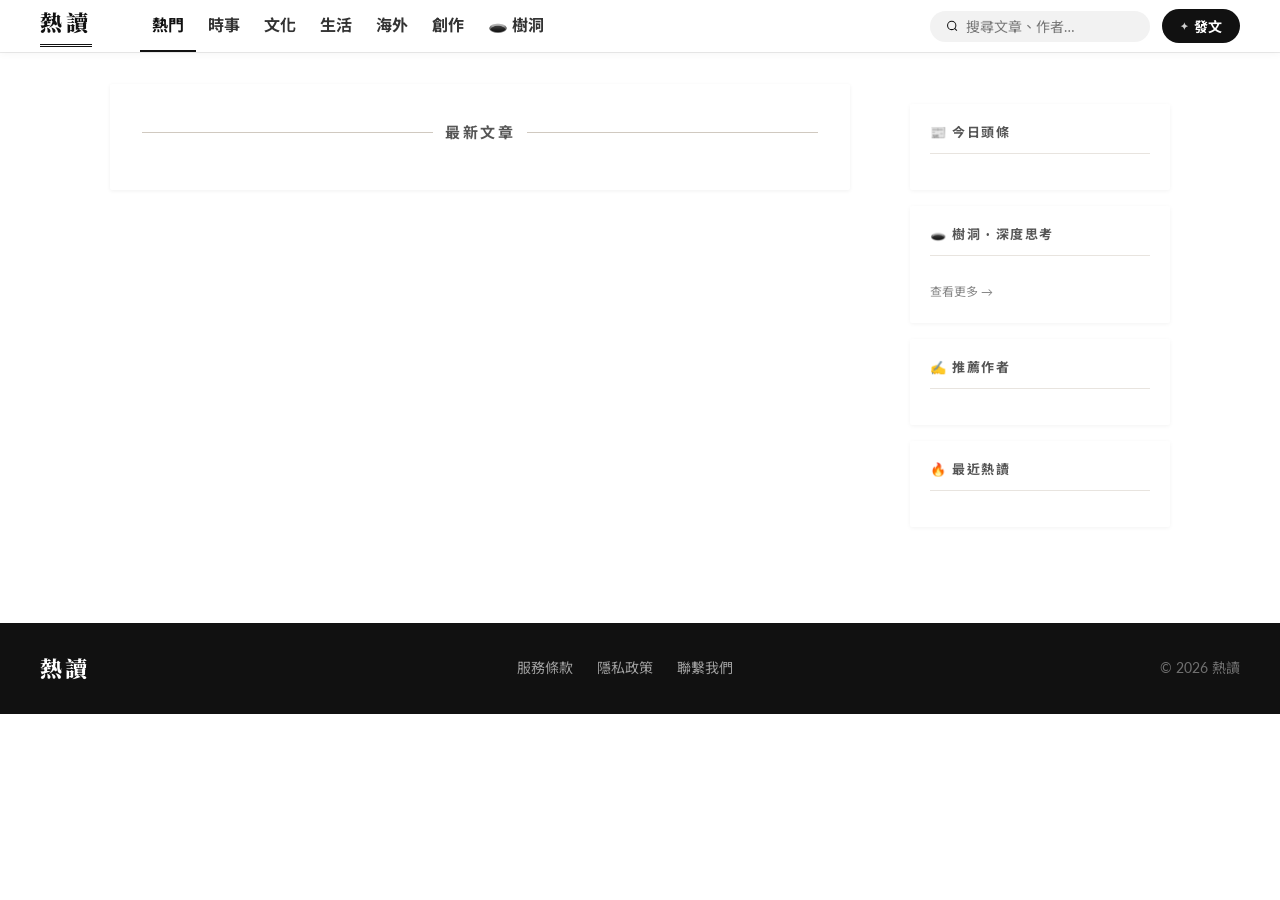
==== commit 8dd285bf: "write　更新" ====
--- a/src/main/resources/static/index.html
+++ b/src/main/resources/static/index.html
@@ -12,45 +12,45 @@
         <link href="https://fonts.googleapis.com/css2?family=Playfair+Display:ital,wght@0,700;0,900;1,400;1,700&family=Lato:wght@300;400;700&family=Noto+Serif+TC:wght@300;400;500;700&family=Noto+Sans+TC:wght@300;400;500&display=swap"
               rel="stylesheet">
     </noscript>
-    <link rel="stylesheet" href="css/index.css?v=6">
+    <link rel="stylesheet" href="css/index.css?v=8">
 </head>
 <body>
 
 <!--<a class="masthead-logo" href="#">熱讀 <span>writing go</span></a>-->
 
 <!-- BANNER SLIDER -->
-<section class="banner-section">
-    <div class="banner-slider" id="bannerSlider">
-        <div class="banner-slide active" style="background-image:url('https://images.unsplash.com/photo-1477959858617-67f85cf4f1df?w=1400&q=80')">
-            <div class="banner-overlay"></div>
-            <div class="banner-copy">
-                <span class="globe-label">即時 · Live</span>
-                <div class="globe-headline">讓自己發現世界<br><em>讓世界發現自己</em></div>
-            </div>
-        </div>
-        <div class="banner-slide" style="background-image:url('https://images.unsplash.com/photo-1493976040374-85c8e12f0c0e?w=1400&q=80')">
-            <div class="banner-overlay"></div>
-            <div class="banner-copy">
-                <span class="globe-label">創作 · Serious</span>
-                <div class="globe-headline">每一個聲音<br><em>都值得被聽見</em></div>
-            </div>
-        </div>
-        <div class="banner-slide" style="background-image:url('https://images.unsplash.com/photo-1536098561742-ca998e48cbcc?w=1400&q=80')">
-            <div class="banner-overlay"></div>
-            <div class="banner-copy">
-                <span class="globe-label">煙火 · Life</span>
-                <div class="globe-headline">記錄生活的溫度<br><em>連結他鄉的你</em></div>
-            </div>
-        </div>
-    </div>
-    <div class="banner-dots">
-        <div class="banner-dot active" onclick="goSlide(0)"></div>
-        <div class="banner-dot" onclick="goSlide(1)"></div>
-        <div class="banner-dot" onclick="goSlide(2)"></div>
-    </div>
-    <button class="banner-arrow left" onclick="prevSlide()">‹</button>
-    <button class="banner-arrow right" onclick="nextSlide()">›</button>
-</section>
+<!--<section class="banner-section">-->
+<!--    <div class="banner-slider" id="bannerSlider">-->
+<!--        <div class="banner-slide active" style="background-image:url('https://images.unsplash.com/photo-1477959858617-67f85cf4f1df?w=1400&q=80')">-->
+<!--            <div class="banner-overlay"></div>-->
+<!--            <div class="banner-copy">-->
+<!--                <span class="globe-label">即時 · Live</span>-->
+<!--                <div class="globe-headline">讓自己發現世界<br><em>讓世界發現自己</em></div>-->
+<!--            </div>-->
+<!--        </div>-->
+<!--        <div class="banner-slide" style="background-image:url('https://images.unsplash.com/photo-1493976040374-85c8e12f0c0e?w=1400&q=80')">-->
+<!--            <div class="banner-overlay"></div>-->
+<!--            <div class="banner-copy">-->
+<!--                <span class="globe-label">創作 · Serious</span>-->
+<!--                <div class="globe-headline">每一個聲音<br><em>都值得被聽見</em></div>-->
+<!--            </div>-->
+<!--        </div>-->
+<!--        <div class="banner-slide" style="background-image:url('https://images.unsplash.com/photo-1536098561742-ca998e48cbcc?w=1400&q=80')">-->
+<!--            <div class="banner-overlay"></div>-->
+<!--            <div class="banner-copy">-->
+<!--                <span class="globe-label">煙火 · Life</span>-->
+<!--                <div class="globe-headline">記錄生活的溫度<br><em>連結他鄉的你</em></div>-->
+<!--            </div>-->
+<!--        </div>-->
+<!--    </div>-->
+<!--    <div class="banner-dots">-->
+<!--        <div class="banner-dot active" onclick="goSlide(0)"></div>-->
+<!--        <div class="banner-dot" onclick="goSlide(1)"></div>-->
+<!--        <div class="banner-dot" onclick="goSlide(2)"></div>-->
+<!--    </div>-->
+<!--    <button class="banner-arrow left" onclick="prevSlide()">‹</button>-->
+<!--    <button class="banner-arrow right" onclick="nextSlide()">›</button>-->
+<!--</section>-->
 
 <!-- NAV BAR -->
 <nav class="nav-bar">
--- a/src/main/resources/static/css/index.css
+++ b/src/main/resources/static/css/index.css
@@ -41,7 +41,17 @@
     height: 52px; padding: 0 40px; gap: 0;
     overflow: visible;
 }
-.nav-logo-mini { font-family: var(--serif); font-size: 20px; font-weight: 900; letter-spacing: 3px; color: var(--ink); flex-shrink: 0; margin-right: 24px; }
+.nav-logo-mini {
+    font-family: var(--serif);
+    font-size: 22px;
+    font-weight: 900;
+    letter-spacing: 4px;
+    color: var(--ink);
+    flex-shrink: 0;
+    margin-right: 24px;
+    border-bottom: 3px double var(--ink);
+    padding-bottom: 3px;
+}
 .nav-search {
     display: flex; align-items: center; gap: 8px;
     background: #f2f2f2; border-radius: 20px;
@@ -62,7 +72,7 @@
 .nav-search-input { border: none; outline: none; background: none; font-size: 14px; color: var(--ink); width: 100%; font-family: var(--sans); }
 .nav-search-input::placeholder { color: var(--ink4); }
 .nav-topics { display: flex; align-items: center; flex: 1; overflow: hidden; margin: 0 24px; }
-.nav-topic { padding: 0 12px; font-size: 14px; color: var(--ink2); white-space: nowrap; cursor: pointer; height: 52px; display: flex; align-items: center; border-bottom: 2px solid transparent; transition: all 0.15s; font-weight: 700; }
+.nav-topic { padding: 0 12px; font-size: 16px; color: var(--ink2); white-space: nowrap; cursor: pointer; height: 52px; display: flex; align-items: center; border-bottom: 2px solid transparent; transition: all 0.15s; font-weight: 700; }
 .nav-topic:hover { color: var(--ink); border-bottom-color: var(--ink); }
 .nav-topic.active { color: var(--ink); border-bottom-color: var(--ink); }
 .nav-right { display: flex; align-items: center; gap: 12px; flex-shrink: 0; }
@@ -236,7 +246,7 @@
 /* DIVIDER */
 .divider-label { display: flex; align-items: center; gap: 12px; margin: 8px 0 18px; }
 .divider-label::before, .divider-label::after { content:''; flex:1; border-top:1px solid var(--rule); }
-.divider-label-text { font-size: 11px; letter-spacing: 2.5px; text-transform: uppercase; font-weight: 700; color: var(--ink3); white-space: nowrap; }
+.divider-label-text { font-size: 15px; letter-spacing: 2.5px; text-transform: uppercase; font-weight: 700; color: var(--ink3); white-space: nowrap; }
 
 /* REGISTER BAND */
 .register-band { background: var(--bg2); color: var(--ink); border-bottom: 1px solid var(--rule); display: flex; align-items: center; justify-content: space-between; padding: 12px 40px; }
@@ -340,7 +350,7 @@
 }
 
 .sidebar-block-title {
-    font-size: 11px;
+    font-size: 13px;
     font-weight: 700;
     letter-spacing: 1.5px;
     color: var(--ink3);
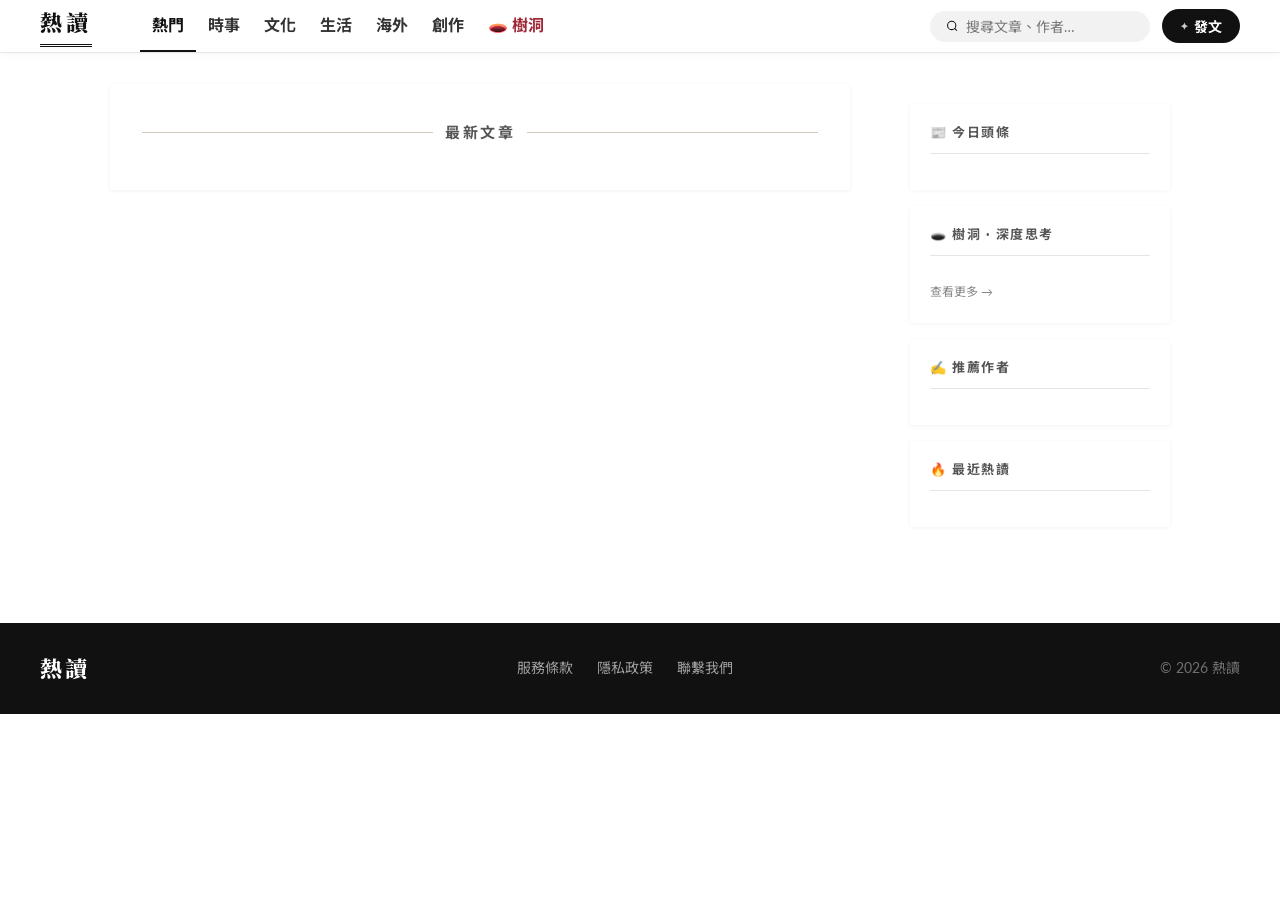
==== commit d3090e0a: "koshi" ====
--- a/src/main/resources/static/index.html
+++ b/src/main/resources/static/index.html
@@ -13,6 +13,7 @@
               rel="stylesheet">
     </noscript>
     <link rel="stylesheet" href="css/index.css?v=8">
+    <link rel="icon" href="data:image/svg+xml,<svg xmlns='http://www.w3.org/2000/svg' viewBox='0 0 100 100'><rect width='100' height='100' fill='%23111'/><text y='78' x='50' text-anchor='middle' font-size='70' font-family='serif' fill='white'>R</text></svg>">
 </head>
 <body>
 
--- a/src/main/resources/static/css/index.css
+++ b/src/main/resources/static/css/index.css
@@ -455,4 +455,8 @@
     .article-card-thumb { width: 80px; height: 60px; }
     .article-card-title { font-size: 15px; }
     .footer { flex-direction: column; gap: 16px; text-align: center; }
-}+}
+
+.nav-topic.treeholl {
+    filter: sepia(1) saturate(10) hue-rotate(320deg);
+}
